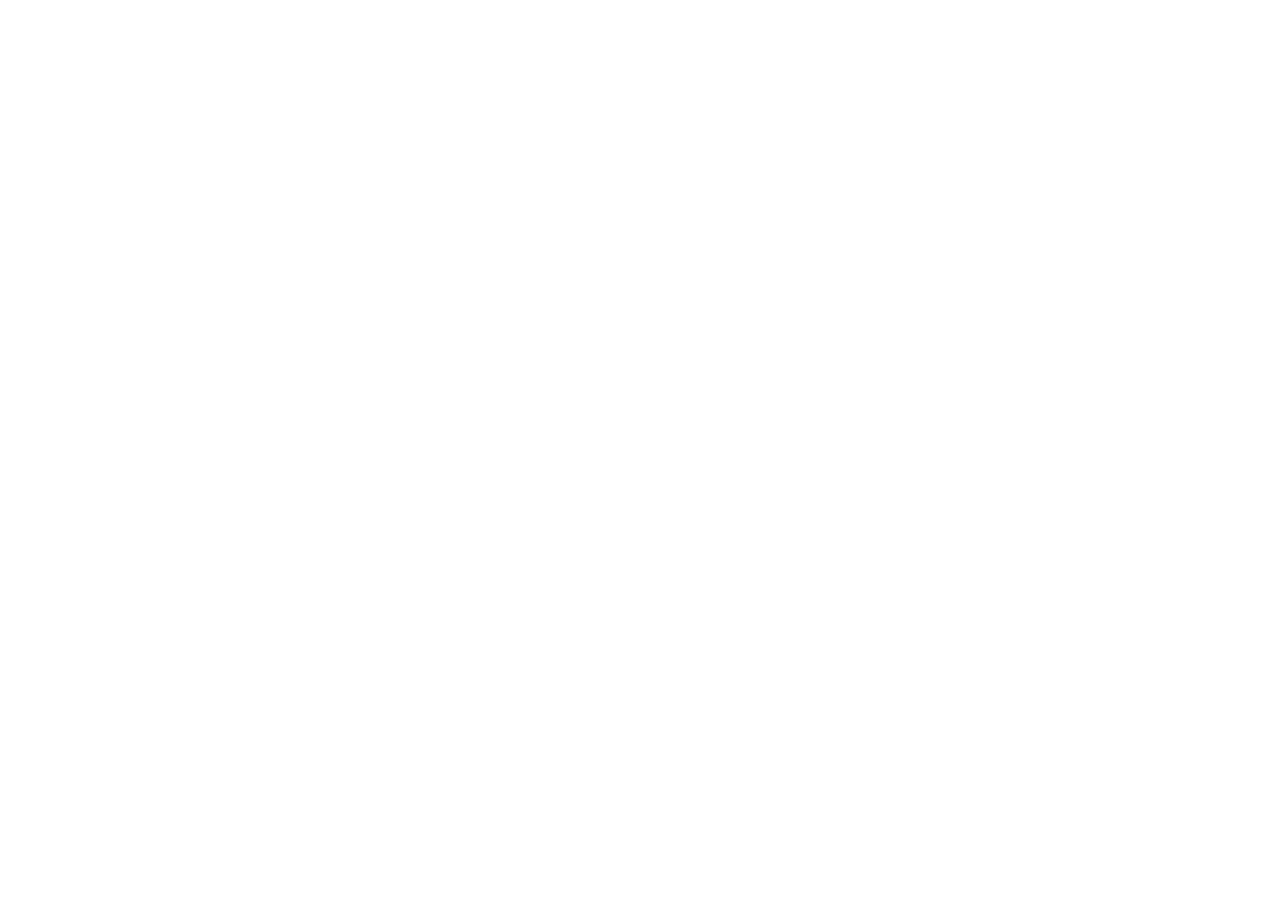
==== auth.html @ e30929ce "first commit" ====
<!DOCTYPE html>
<html lang="ru">

<head>
    <meta charset="UTF-8">
    <meta http-equiv="X-UA-Compatible" content="IE=edge">
    <meta name="viewport" content="width=device-width, initial-scale=1.0, maximum-scale=1">
    <meta name="description" content="Арена Урал" />
    <meta name="keywords" content="" />
    <title>Авторизация</title>
    <!-- Favicons -->
    <link rel="icon" href="favicon.ico" type="image/x-icon">
    <link rel="icon" href="favicon.svg" type="image/svg+xml">
    <link rel="apple-touch-icon-precomposed" sizes="180x180" href="favicons/apple-touch-icon.png">
    <link rel="icon" type="image/png" sizes="32x32" href="favicons/favicon-32x32.png">
    <link rel="icon" type="image/png" sizes="16x16" href="favicons/favicon-16x16.png">
    <link rel="manifest" href="favicons/site.webmanifest">
    <link rel="mask-icon" href="favicons/safari-pinned-tab.svg" color="#000000">
    <meta name="msapplication-TileColor" content="#2d89ef">
    <meta name="msapplication-config" content="favicons/browserconfig.xml">
    <meta name="theme-color" content="#ffffff">

    <!-- шрифты -->
    <link rel="preload" href="fonts/Inter-Regular.woff2" as="font" type="font/woff2" crossorigin="anonymous">
    <link rel="preload" href="fonts/Inter-Medium.woff2" as="font" type="font/woff2" crossorigin="anonymous">
    <link rel="preload" href="fonts/Inter-SemiBold.woff2" as="font" type="font/woff2" crossorigin="anonymous">
    <link rel="preload" href="fonts/Code-Pro-LC.woff2" as="font" type="font/woff2" crossorigin="anonymous">
    <link rel="preload" href="fonts/Code-Pro-Bold.woff2" as="font" type="font/woff2" crossorigin="anonymous">
    <link rel="preload" href="fonts/Code-Pro-Black-LC.woff2" as="font" type="font/woff2" crossorigin="anonymous">
    <link rel="stylesheet" href="vendors/select2/select2.min.css">

    <link rel="stylesheet" href="css/common.css?15">
    <link rel="stylesheet" href="css/auth.min.css">
</head>

<body>
    <main>
        <div class="auth-block" id="auth-block">
            <div class="auth-block__content">
                <a href="/" class="auth-block__head">
                    <img src="imgs/logo.svg" alt="">
                </a>
                <form class="auth-block__forms" @submit.prevent>
                    <div class="auth-form" v-show="showFormType == 'auth'">
                        <h4 class="form-title">Авторизация</h4>
                        <label class="auth-block__label"
                            :class="{'has-error':(authFormData.checkValidate && !isEmailValid(authFormData.email))}">
                            <span class="label__info">Email*</span>
                            <input type="text" name="email" class="form_input" placeholder="you@company.com"
                                v-model.trim="authFormData.email">
                            <span class="error-message">Укажите корректный Email</span>
                        </label>


                        <label class="auth-block__label"
                            :class="{'has-error':authFormData.checkValidate && !authFormData.password}">
                            <span class="label__info">Пароль*</span>
                            <div class="pass-input__wrapper">
                                <input type="password" class="form_input pass-input" placeholder="***********"
                                    v-model.trim="authFormData.password">
                                <span class="error-message"
                                    v-if="authFormData.checkValidate && !authFormData.password">Заполните
                                    поле</span>
                                <span class="error-message" v-if="authFormData.ajaxErrors.length>0"
                                    style="display: block;" v-for="err in authFormData.ajaxErrors">{{err}}</span>
                                <div class="show-pass"></div>
                            </div>
                        </label>
                        <button class="btn auth-form__btn" @click="getAuth">Войти</button>
                        <button class="forgot-password-btn" @click="showFormType = 'forgot'">Забыли пароль?</button>
                        <div class="auth-form__footer">
                            <button class="btn auth-form__btn vk-auth">
                                <span class="ico">
                                    <svg width="27" height="17" viewBox="0 0 27 17" fill="none"
                                        xmlns="http://www.w3.org/2000/svg">
                                        <path
                                            d="M14.5333 16.65C5.41658 16.65 0.216667 10.4 0 0H4.56667C4.71667 7.63333 8.08325 10.8667 10.7499 11.5333V0H15.0501V6.58333C17.6834 6.3 20.4497 3.3 21.3831 0H25.6832C24.9665 4.06667 21.9665 7.06667 19.8332 8.3C21.9665 9.3 25.3833 11.9167 26.6833 16.65H21.9498C20.9332 13.4833 18.4001 11.0333 15.0501 10.7V16.65H14.5333Z"
                                            fill="white" />
                                    </svg>
                                </span>
                                Авторизация
                            </button>
                            <button class="btn auth-form__btn" @click="showFormType = 'register'">Регистрация по
                                E-mail</button>
                        </div>
                    </div>
                    <div class="register-form" v-show="showFormType == 'register'">
                        <h4 class="form-title">Регистрация по E-mail</h4>
                        <div class="form-descr">Заполните данные</div>
                        <label class="auth-block__label"
                            :class="{'has-error':registerData.checkValidate && registerData.errors.includes('invalid-email')}">
                            <span class="label__info">Email*</span>
                            <input type="text" class="form_input" placeholder="you@company.com"
                                v-model.trim="registerData.email" @input="hideRegErr($event)" name="email">
                            <div class="error-message">Укажите корректный Email</div>

                        </label>
                        <label class="auth-block__label"
                            :class="{'has-error':registerData.checkValidate && registerData.errors.includes('invalid-pass')}">
                            <span class="label__info">Пароль*</span>
                            <div class="pass-input__wrapper">
                                <input type="password" class="form_input pass-input" placeholder="******"
                                    autocomplete="new-password" v-model.trim="registerData.password"
                                    @input="hideRegErr($event)" name="pass">
                                <div class="show-pass"></div>
                            </div>
                            <div class="error-message">Минимум 6 символов (латиница и цифры)</div>
                        </label>
                        <label class="auth-block__label"
                            :class="{'has-error':registerData.checkValidate && registerData.errors.includes('not-match')}">
                            <span class="label__info">Повторите пароль*</span>
                            <div class="pass-input__wrapper">
                                <input type="password" class="form_input pass-input" placeholder="******"
                                    autocomplete="new-password" v-model.trim="registerData.passwordRepeat"
                                    @input="hideRegErr($event)" name="pass-repeat">
                                <div class="show-pass"></div>
                            </div>
                            <div class="error-message">Пароли не совпадают</div>
                        </label>
                        <button class="btn auth-form__btn" @click="createCabinetStep">Далее</button>
                        <button class="forgot-password-btn" @click="showFormType = 'auth'">Авторизация</button>
                    </div>
                    <div class="forgot-form register-form" v-show="showFormType == 'forgot'">
                        <h4 class="form-title">Забыли пароль?</h4>
                        <div class="form-descr">Введите E-mail на который отправить пароль</div>
                        <label class="auth-block__label"
                            :class="{'has-error':forgotEmailData.checkValidate && forgotEmailData.errors.includes('invalid-email')}">
                            <span class="label__info">Email*</span>
                            <input type="text" class="form_input" placeholder="you@company.com"
                                v-model.trim="forgotEmailData.email" name="email" @input="hideFogotErr">
                            <div class="error-message">Укажите корректный Email</div>

                        </label>
                        <button class="btn auth-form__btn" @click="setFogotEmail">Отправить</button>
                        <button class="forgot-password-btn" @click="showFormType = 'auth'">Авторизация</button>
                    </div>
                    <div class="create-cabinet-form register-form" v-show="showFormType == 'create-cabinet'">
                        <h4 class="form-title">Создание личного кабинета</h4>
                        <div class="labeles__wrepper three-in-row">
                            <label class="auth-block__label"
                                :class="{'has-error':createCabinetData.checkValidate && createCabinetData.errors.includes('invalid-surname')}">
                                <span class="label__info">Фамилия*</span>
                                <input type="text" class="form_input" placeholder="Иванов"
                                    v-model.trim="createCabinetData.surname" name="surname"
                                    @input="hideCreateErr($event)">
                                <div class="error-message">Заполните поле</div>
                            </label>

                            <label class="auth-block__label"
                                :class="{'has-error':createCabinetData.checkValidate && createCabinetData.errors.includes('invalid-name')}">
                                <span class="label__info">Имя*</span>
                                <input type="text" class="form_input" placeholder="Иван"
                                    v-model.trim="createCabinetData.name" name="name" @input="hideCreateErr($event)">
                                <div class="error-message">Заполните поле</div>
                            </label>

                            <label class="auth-block__label"
                                :class="{'has-error':createCabinetData.checkValidate && createCabinetData.errors.includes('invalid-patronymic')}">
                                <span class="label__info">Отчество*</span>
                                <input type="text" class="form_input" placeholder="Иванович"
                                    v-model.trim="createCabinetData.patronymic" name="patronymic"
                                    @input="hideCreateErr($event)">
                                <div class="error-message">Заполните поле</div>
                            </label>
                        </div>
                        <div class="labeles__wrepper">
                            <label class="auth-block__label"
                                :class="{'has-error':createCabinetData.checkValidate && createCabinetData.errors.includes('invalid-phone')}">
                                <span class="label__info">Телефон*</span>
                                <input type="text" class="form_input phone-input" placeholder="+7(000)000-00-00"
                                    v-model.trim="createCabinetData.phone" maxlength="16" name="phone"
                                    @input="hideCreateErr($event)" autocomplete="off">
                                <div class="error-message">Укажите корректный номер</div>

                            </label>

                            <label class="auth-block__label"
                                :class="{'has-error':createCabinetData.checkValidate && createCabinetData.errors.includes('invalid-email')}">
                                <span class="label__info">Email*</span>
                                <input type="text" class="form_input" placeholder="you@company.com"
                                    v-model.trim="registerData.email" @input="hideCreateErr($event)">
                                <div class="error-message">Укажите корректный Email</div>

                            </label>
                        </div>
                        <div class="labeles__wrepper">
                            <div class="auth-block__label date__input-label"
                                :class="{'has-error':createCabinetData.checkValidate && createCabinetData.errors.includes('invalid-birthday')}">
                                <span class="label__info">Дата рождения*</span>
                                <div class="date__input_wrapper">
                                    <input type="text" class="form_input date__input" placeholder="10.20.2024"
                                        readonly="">
                                    <div class="error-message">Необходимо заполнить поле</div>

                                </div>
                            </div>

                            <label class="auth-block__label">
                                <span class="label__info">Пол*</span>
                                <select class="category_select select" name="gender" v-model="createCabinetData.gender">
                                    <option value="Мужской">Мужской</option>
                                    <option value="Женский">Женский</option>
                                </select>
                            </label>
                        </div>

                        <label class="auth-block__label">
                            <span class="label__info">Паспорт болельщика</span>
                            <input type="text" class="form_input" placeholder="Введите номер паспорта"
                                v-model.trim="createCabinetData.fanID">
                        </label>

                        <label class="checkbox_block"
                            :class="{'has-error':createCabinetData.checkValidate && createCabinetData.errors.includes('invalid-consentPersonalData')}">
                            <input type="checkbox" class="checkbox_block_input"
                                v-model="createCabinetData.consentPersonalData" @change="checkAgree($event)"
                                name="consentPersonalData">
                            <span class="checkbox_block_caption">Я даю свое согласие на обработку моих
                                персональных
                                данных в соответствии с законом
                                №152-ФЗ «О персональных данных» от 27.07.2006 и <a href="#">Политикой
                                    Компании</a> в
                                области защиты персональных данных</span>
                        </label>

                        <label class="checkbox_block"
                            :class="{'has-error':createCabinetData.checkValidate && createCabinetData.errors.includes('invalid-agreementToSiteRules')}">
                            <input type="checkbox" class="checkbox_block_input"
                                v-model="createCabinetData.agreementToSiteRules" @change="checkAgree($event)"
                                name="agreementToSiteRules">
                            <span class="checkbox_block_caption">"С условиями работы на платформе согласен."</span>
                        </label>
                        <button class="btn auth-form__btn" @click="createUser">Создать аккаунт</button>
                    </div>

                </form>
                <div class="auth-block__footer">
                    <span>© 2024 Все права защищены</span>
                    <a href="mailto:help@untitledui.com" class="auth-block__help">
                        <span class="ico">
                            <svg width="16" height="16" viewBox="0 0 16 16" fill="none"
                                xmlns="http://www.w3.org/2000/svg">
                                <path
                                    d="M14.6673 3.99996C14.6673 3.26663 14.0673 2.66663 13.334 2.66663H2.66732C1.93398 2.66663 1.33398 3.26663 1.33398 3.99996M14.6673 3.99996V12C14.6673 12.7333 14.0673 13.3333 13.334 13.3333H2.66732C1.93398 13.3333 1.33398 12.7333 1.33398 12V3.99996M14.6673 3.99996L8.00065 8.66663L1.33398 3.99996"
                                    stroke="#667085" stroke-width="1.33333" stroke-linecap="round"
                                    stroke-linejoin="round" />
                            </svg>

                        </span>
                        <span>help@untitledui.com</span>
                    </a>
                </div>
            </div>
            <div class="auth-block__image" style="background-image: url(./imgs/auth-bg.jpg);"></div>

            <transition name="fade" mode="out-in">
                <div class="auth-block-modal" v-if="showModal" @click="closeModal">
                    <div class="auth-block-modal__content">
                        <div class="auth-block-modal__close"></div>
                        <div class="auth-block-modal__ico"></div>
                        <div class="auth-block-modal__title" v-html="modalText"></div>
                        <button class="btn auth-form__btn" @click="showAuthScreen">Авторизация</button>
                    </div>
                </div>
            </transition>
        </div>

    </main>

    <script src="vendors/jquery/jquery-3.5.1.min.js"></script>
    <script src="vendors/easepick/easepick.umd.min.js"></script>
    <script src="vendors/select2/select2.full.min.js"></script>
    <script src="vendors/imask/imask.js"></script>
    <script src="https://cdnjs.cloudflare.com/ajax/libs/vue/3.4.21/vue.global.min.js"
        integrity="sha512-gEM2INjX66kRUIwrPiTBzAA6d48haC9kqrWZWjzrtnpCtBNxOXqXVFEeRDOeVC13pw4EOBrvlsJnNr2MXiQGvg=="
        crossorigin="anonymous" referrerpolicy="no-referrer"></script>


    <script>
        const EMAIL_REGEXP = /^(([^<>()[\].,;:\s@"]+(\.[^<>()[\].,;:\s@"]+)*)|(".+"))@(([^<>()[\].,;:\s@"]+\.)+[^<>()[\].,;:\s@"]{2,})$/iu;
        const auth = {
            data() {
                return {
                    showModal: false,
                    modalText: '',
                    showFormType: 'auth',
                    authFormData: {
                        email: '',
                        password: '',
                        checkValidate: false,
                        ajaxErrors: [],
                    },
                    registerData: {
                        email: '',
                        password: '',
                        passwordRepeat: '',
                        checkValidate: false,
                        errors: []
                    },
                    createCabinetData: {
                        name: '',
                        surname: '',
                        patronymic: '',
                        phone: '',
                        gender: 'Мужской',
                        birthday: '',
                        fanID: '',
                        checkValidate: false,
                        consentPersonalData: false,
                        agreementToSiteRules: false,
                        errors: []
                    },
                    forgotEmailData: {
                        email: '',
                        checkValidate: false,
                        errors: []
                    }
                }
            },
            methods: {
                isEmailValid(value) { return EMAIL_REGEXP.test(value) },
                setFogotEmail() {
                    const forgotEmailData = this.forgotEmailData;
                    forgotEmailData.checkValidate = true;
                    if (!this.isEmailValid(forgotEmailData.email)) {
                        if (!forgotEmailData.errors.includes('invalid-email')) {
                            forgotEmailData.errors.push('invalid-email')
                        }
                        return
                    }
                    console.log(forgotEmailData.email);
                    this.modalText = `Ссылка для востановление пароля отправлена на <span style="color:#EF723B">${forgotEmailData.email}.</span>`;
                    this.showModal = true;

                },
                showAuthScreen() {
                    this.showFormType = 'auth';
                    const authFormData = this.authFormData;
                    authFormData.checkValidate = false;
                    authFormData.email = '';
                    authFormData.password = '';

                    const registerData = this.registerData;
                    registerData.email = '';
                    registerData.password = '';
                    registerData.passwordRepeat = '';
                    registerData.checkValidate = false;
                    registerData.errors = [];

                    const createCabinetData = this.createCabinetData;
                    createCabinetData.name = '';
                    createCabinetData.surname = '';
                    createCabinetData.patronymic = '';
                    createCabinetData.phone = '';
                    createCabinetData.gender = 'Мужской';
                    createCabinetData.birthday = '';
                    createCabinetData.fanID = '';
                    createCabinetData.checkValidate = false;
                    createCabinetData.consentPersonalData = false;
                    createCabinetData.agreementToSiteRules = false;
                    createCabinetData.errors = [];

                    const forgotEmailData = this.forgotEmailData;
                    forgotEmailData.email = '';
                    forgotEmailData.checkValidate = false;
                    forgotEmailData.errors = [];

                    this.showModal = false;

                },
                closeModal(e) {
                    const target = e.target;
                    if ((target.closest('.auth-block-modal') && !target.closest('.auth-block-modal__content')) || target.closest('.auth-block-modal__close')) {
                        this.showAuthScreen()
                    }
                },
                getAuth() {
                    this.authFormData.checkValidate = true;
                    const authForm = document.querySelector('.auth-form');
                    const authErrors = authForm.querySelector('has-error');
                    if (authErrors) return;
                    console.log(this.authFormData);

                },
                createUser() {
                    const registerData = this.registerData;
                    const createCabinetData = this.createCabinetData;
                    createCabinetData.checkValidate = true;
                    if (!this.isEmailValid(registerData.email)) {
                        if (!createCabinetData.errors.includes('invalid-email')) {
                            createCabinetData.errors.push('invalid-email')
                        }
                    }
                    if (createCabinetData.name.length < 1) {
                        if (!createCabinetData.errors.includes('invalid-name')) {
                            createCabinetData.errors.push('invalid-name')
                        }
                    }
                    if (createCabinetData.surname.length < 1) {
                        if (!createCabinetData.errors.includes('invalid-surname')) {
                            createCabinetData.errors.push('invalid-surname')
                        }
                    }

                    if (createCabinetData.patronymic.length < 1) {
                        if (!createCabinetData.errors.includes('invalid-patronymic')) {
                            createCabinetData.errors.push('invalid-patronymic')
                        }
                    }
                    if (createCabinetData.phone.trim().length < 16) {
                        if (!createCabinetData.errors.includes('invalid-phone')) {
                            createCabinetData.errors.push('invalid-phone')
                        }
                    }

                    if (!createCabinetData.birthday.length) {
                        if (!createCabinetData.errors.includes('invalid-birthday')) {
                            createCabinetData.errors.push('invalid-birthday')
                        }
                    }

                    if (!createCabinetData.consentPersonalData) {
                        if (!createCabinetData.errors.includes('invalid-consentPersonalData')) {
                            createCabinetData.errors.push('invalid-consentPersonalData')
                        }
                    }

                    if (!createCabinetData.agreementToSiteRules) {
                        if (!createCabinetData.errors.includes('invalid-agreementToSiteRules')) {
                            createCabinetData.errors.push('invalid-agreementToSiteRules')
                        }
                    }

                    if (!createCabinetData.errors.length) {
                        console.log(createCabinetData, this.registerData);
                        this.modalText = 'Вы успешно зарегистрированы на сайте!';
                        this.showModal = true;
                    }



                },
                hideRegErr(e) {
                    const filed = e.target.name;
                    const registerData = this.registerData;

                    if (filed === 'email') {
                        registerData.errors = registerData.errors.filter(el => el != "invalid-email");
                    }

                    if (filed === 'pass') {
                        registerData.errors = registerData.errors.filter(el => el != "invalid-pass");
                    }

                    if (filed === 'pass-repeat') {
                        registerData.errors = registerData.errors.filter(el => el != "not-match");
                    }
                },
                hideCreateErr(e) {
                    const filed = e.target.name;
                    const createCabinetData = this.createCabinetData;
                    if (filed === 'name') {
                        createCabinetData.errors = createCabinetData.errors.filter(el => el != "invalid-name");
                    }

                    if (filed === 'surname') {
                        createCabinetData.errors = createCabinetData.errors.filter(el => el != "invalid-surname");
                    }

                    if (filed === 'patronymic') {
                        createCabinetData.errors = createCabinetData.errors.filter(el => el != "invalid-patronymic");
                    }

                    if (filed === 'email') {
                        createCabinetData.errors = createCabinetData.errors.filter(el => el != "invalid-email");
                    }

                    if (filed === 'phone') {
                        createCabinetData.errors = createCabinetData.errors.filter(el => el != "invalid-phone");
                    }
                },

                hideFogotErr(e) {
                    const filed = e.target.name;
                    const forgotEmailData = this.forgotEmailData;
                    if (filed === 'email') {
                        forgotEmailData.errors = forgotEmailData.errors.filter(el => el != "invalid-email");
                    }
                },
                checkAgree(e) {
                    const filed = e.target.name;
                    const isChecked = e.target.checked;
                    const createCabinetData = this.createCabinetData;

                    if (isChecked) {
                        if (filed === 'consentPersonalData') {
                            createCabinetData.errors = createCabinetData.errors.filter(el => el != "invalid-consentPersonalData");
                        }
                        if (filed === 'agreementToSiteRules') {
                            createCabinetData.errors = createCabinetData.errors.filter(el => el != "invalid-agreementToSiteRules");
                        }
                    }
                },

                createCabinetStep() {
                    this.registerData.checkValidate = true;
                    if (!this.isEmailValid(this.registerData.email)) {
                        if (!this.registerData.errors.includes('invalid-email')) {
                            this.registerData.errors.push('invalid-email')
                        }
                    }
                    const passRegex = /^[a-zA-Z0-9]+$/;
                    if (!passRegex.test(this.registerData.password) || this.registerData.password.length < 6) {
                        if (!this.registerData.errors.includes('invalid-pass')) {
                            this.registerData.errors.push('invalid-pass')
                        }
                    }
                    if (this.registerData.password.length < 1 || (this.registerData.password !== this.registerData.passwordRepeat)) {
                        if (!this.registerData.errors.includes('not-match')) {
                            this.registerData.errors.push('not-match');
                        }
                    }

                    if (!this.registerData.errors.length) {
                        this.showFormType = 'create-cabinet'
                    }
                }
            },
            watch: {
                showFormType(newVal) {
                    if (newVal === 'create-cabinet') {
                        const vueInstance = this;
                        vueInstance.$nextTick(() => {
                            $('.select').select2({
                                minimumResultsForSearch: Infinity,
                                width: 'auto',
                            });

                            $('.select').on('select2:select', (e) => {
                                vueInstance.createCabinetData.gender = e.params.data.id;
                            });


                            IMask(document.querySelector('.form_input.phone-input')
                                , {
                                    mask: '+{7}(000)000-00-00'
                                })


                            const picker = new easepick.create({
                                element: document.querySelector('.date__input')
                                ,
                                css: [
                                    "vendors/easepick/easepick.css?v=1",
                                    "vendors/easepick/customize_easepick.css?v=1",
                                ],
                                setup(picker) {
                                    if (vueInstance.createCabinetData.birthday != '') {
                                        picker.setDate(vueInstance.createCabinetData.birthday);
                                    }
                                    picker.on('select', (e) => {
                                        const date = new Date(e.detail.date);
                                        const day = date.getDate();
                                        const month = date.getMonth() + 1;
                                        const year = date.getFullYear();
                                        const formattedDate = (day < 10 ? '0' : '') + day + '.' + (month < 10 ? '0' : '') + month + '.' + year;
                                        vueInstance.createCabinetData.birthday = formattedDate;
                                        vueInstance.createCabinetData.errors = vueInstance.createCabinetData.errors.filter(el => el != "invalid-birthday");
                                    });
                                },
                                lang: 'ru-US',
                                format: "DD.MM.YYYY",
                                zIndex: 100,
                                AmpPlugin: {
                                    locale: {
                                        resetButton: '<svg width="14" height="14" viewBox="0 0 14 14" fill="none" xmlns="http://www.w3.org/2000/svg"><path fill-rule="evenodd" clip-rule="evenodd" d="M8.41425 7.00025L13.7072 1.70725C14.0982 1.31625 14.0982 0.68425 13.7072 0.29325C13.3162 -0.09775 12.6842 -0.09775 12.2933 0.29325L7.00025 5.58625L1.70725 0.29325C1.31625 -0.09775 0.68425 -0.09775 0.29325 0.29325C-0.09775 0.68425 -0.09775 1.31625 0.29325 1.70725L5.58625 7.00025L0.29325 12.2933C-0.09775 12.6842 -0.09775 13.3162 0.29325 13.7072C0.48825 13.9022 0.74425 14.0002 1.00025 14.0002C1.25625 14.0002 1.51225 13.9022 1.70725 13.7072L7.00025 8.41425L12.2933 13.7072C12.4882 13.9022 12.7443 14.0002 13.0002 14.0002C13.2562 14.0002 13.5122 13.9022 13.7072 13.7072C14.0982 13.3162 14.0982 12.6842 13.7072 12.2933L8.41425 7.00025Z"/></svg>'
                                    },
                                    darkMode: false,
                                    dropdown: {
                                        months: true,
                                        years: true,
                                        minYear: 1900
                                    }
                                },
                                locale: {
                                    cancel: "Отмена",
                                    apply: "Применить",
                                    previousMonth: '<svg width="40" height="40" viewBox="0 0 40 40" fill="none" xmlns="http://www.w3.org/2000/svg"><path d="M22.5 25L17.5 20L22.5 15" stroke="#667085" stroke-width="1.67" stroke-linecap="round" stroke-linejoin="round"/></svg>',
                                    nextMonth: '<svg width="40" height="40" viewBox="0 0 40 40" fill="none" xmlns="http://www.w3.org/2000/svg"><path d="M17.5 25L22.5 20L17.5 15" stroke="#667085" stroke-width="1.67" stroke-linecap="round" stroke-linejoin="round"/></svg>',
                                },
                                plugins: [
                                    "AmpPlugin"
                                ]
                            });
                        })
                    }
                }
            },
            mounted() {
                this.$el.parentElement.style.opacity = '1';
            }
        }

        Vue.createApp(auth).mount('#auth-block');


        const passEyes = document.querySelectorAll('.show-pass');
        passEyes.forEach(el => {
            el.addEventListener('pointerdown', (e) => {
                el.classList.add('show');
                const passInput = el.closest('.pass-input__wrapper').querySelector('.pass-input');
                passInput.type = 'text';
            });

            el.addEventListener('pointerup', (e) => {
                el.classList.remove('show');
                const passInput = el.closest('.pass-input__wrapper').querySelector('.pass-input');
                passInput.type = 'password';
            })
        })
    </script>
</body>

</html>
---- css/common.css ----
*,
*:focus,
*:active {
  -webkit-tap-highlight-color: rgba(0, 0, 0, 0);
  box-sizing: border-box;
  outline: none;
}

@font-face {
  font-family: "Inter";
  font-style: normal;
  font-weight: 400;
  font-display: swap;
  src: url(../fonts/Inter-Regular.woff2) format("woff2");
  src: url(../fonts/Inter-Regular.woff) format("woff");
}
@font-face {
  font-family: "Inter";
  font-style: normal;
  font-weight: 500;
  font-display: swap;
  src: url(../fonts/Inter-Medium.woff2) format("woff2");
  src: url(../fonts/Inter-Medium.woff) format("woff");
}
@font-face {
  font-family: "Inter";
  font-style: normal;
  font-weight: 600;
  font-display: swap;
  src: url(../fonts/Inter-SemiBold.woff2) format("woff2");
  src: url(../fonts/Inter-SemiBold.woff) format("woff");
}
@font-face {
  font-family: "Code";
  font-style: normal;
  font-weight: 400;
  font-display: swap;
  src: url(../fonts/Code-Pro-LC.woff2) format("woff2");
  src: url(../fonts/Code-Pro-LC.woff) format("woff");
}
@font-face {
  font-family: "Code";
  font-style: normal;
  font-weight: 700;
  font-display: swap;
  src: url(../fonts/Code-Pro-Bold.woff2) format("woff2");
  src: url(../fonts/Code-Pro-Bold.woff) format("woff");
}
@font-face {
  font-family: "Code";
  font-style: normal;
  font-weight: 900;
  font-display: swap;
  src: url(../fonts/Code-Pro-Black-LC.woff2) format("woff2");
  src: url(../fonts/Code-Pro-Black-LC.woff) format("woff");
}
html,
body {
  min-height: 100dvh;
}

body {
  background: #fff;
  overflow-x: hidden;
  display: flex;
  flex-direction: column;
}
body.page_home h2 {
  font-family: "Code", sans-serif;
  font-weight: 700;
  font-size: 36px;
  line-height: 122.222%;
}
body.locked {
  overflow: hidden;
}
body.white_header .breadcrumb {
  padding: 0;
  padding-top: 10px;
}
body:not(.white_header) .mobile_menu_btn span {
  background: #fff;
}
body:not(.white_header) .mobile_menu_btn span:after, body:not(.white_header) .mobile_menu_btn span:before {
  background: #fff;
}

.body_content {
  max-width: 100vw;
  overflow: hidden;
}

@media screen and (max-width: 992px) {
  body {
    padding-right: 0 !important;
  }
}
body,
form,
table {
  font: normal normal 16px/18px "Inter", Arial, Helvetica, sans-serif;
  font-size: 16px;
  line-height: 150%;
  color: #000000;
  margin: 0;
  padding: 0;
}

.font_code {
  font-family: "Code", sans-serif;
  font-weight: 700;
}

.text_grey {
  color: #475467;
}

h1,
h2,
h3,
h4,
h5,
h6 {
  color: #000000;
  margin: 0;
}

h1 {
  font-size: 48px;
  line-height: 115%;
  margin-bottom: 24px;
  font-family: "Code", sans-serif;
  font-weight: 700;
}

.h1 {
  font-size: 60px;
  font-style: normal;
  font-weight: 600;
  line-height: 120%;
  letter-spacing: -1.2px;
  margin-bottom: 24px;
}

h2 {
  margin-bottom: 24px;
  font-size: 30px;
  font-weight: 600;
  line-height: 106.667%;
}

h3 {
  font-size: 24px;
  font-weight: 600;
  line-height: 133.333%;
  margin-bottom: 16px;
}

p {
  margin-top: 0;
}

a {
  cursor: pointer;
  text-decoration: none;
  color: #000000;
  outline: none;
  display: inline-block;
  transition: all 0.2s ease;
}
a:hover {
  text-decoration: none;
  color: #EF723B;
}

button,
iframe {
  border: none;
}

img {
  max-width: 100%;
}

ul {
  list-style: none;
  margin: 0;
  padding: 0;
}

input,
textarea,
select,
button {
  font-family: "Inter", sans-serif;
}

.w-100 {
  width: 100%;
}

.d-flex {
  display: flex;
}

.justify-content-center {
  justify-content: center !important;
}

.text_center {
  text-align: center !important;
}

.text_left {
  text-align: left !important;
}

.text_right {
  text-align: right !important;
}

.title_wrapper {
  display: flex;
  justify-content: space-between;
  align-items: center;
  margin-bottom: 30px;
}
.title_wrapper h2 {
  margin-bottom: 0;
}

.hide {
  display: none !important;
}

.orange {
  color: #EF723B;
}
.orange svg {
  stroke: #EF723B;
}
.orange svg.stroke_black {
  stroke: #EF723B;
}

.container {
  width: 100%;
  margin-left: auto;
  margin-right: auto;
  padding: 0 10px;
}

@media screen and (min-width: 576px) {
  .container {
    padding: 0 20px;
  }
}
@media screen and (min-width: 993px) {
  .container {
    padding: 0 32px;
  }
}
@media screen and (min-width: 1200px) {
  .container {
    max-width: 1280px;
  }
}
.content {
  max-width: 720px;
  margin-bottom: 90px;
}
.content .share_block {
  margin-top: 48px;
}
.content h2,
.content h3 {
  margin-top: 48px;
}
.content p {
  color: #344054;
  font-size: 18px;
  line-height: 157.556%;
}
.content p:last-child {
  margin-bottom: 0;
}
.content hr {
  border-top: 1px solid #EAECF0;
  margin: 48px 0 64px;
}
.content a {
  font-weight: 600;
  color: #EF723B;
}
.content ul {
  list-style: disc;
}
.content ol,
.content ul {
  color: #344054;
  font-size: 18px;
  line-height: 157.556%;
  padding-left: 27px;
}
.content .content_block {
  margin-top: 48px;
  margin-bottom: 48px;
}
.content .content_block img {
  width: 100%;
  -o-object-fit: contain;
     object-fit: contain;
}
.content .events_data {
  margin-top: 48px;
  margin-bottom: 48px;
}
.content .events_data_col {
  width: 50%;
  min-height: 220px;
}

.content_block_img {
  display: flex;
}

.content_block_text {
  color: #475467;
  font-size: 14px;
  line-height: 142.857%;
  margin-top: 16px;
}

.plyr__control--overlaid {
  border-radius: 16px;
  background: rgba(0, 0, 0, 0.6);
  width: 111px !important;
  height: 77px;
  display: flex !important;
  align-items: center;
  justify-content: center;
}
.plyr__control--overlaid svg {
  width: 35px !important;
  height: 34px !important;
  fill: #EF723B;
}

.plyr__poster {
  background-size: cover;
}

.plyr--video {
  width: 100%;
}

.news_page_slider {
  overflow: hidden;
}
.news_page_slider .swiper_settings {
  margin-top: 16px;
}

.news_page_slider_item {
  position: relative;
  width: 100%;
  display: flex;
}
.news_page_slider_item img {
  width: 100%;
  height: auto;
  -o-object-fit: contain;
     object-fit: contain;
}

svg {
  transition: all 0.2s ease;
  flex: 0 0 auto;
}
svg.fill_none {
  fill: none;
}
svg.stroke_orange {
  stroke: #EF723B;
}
svg.stroke_black {
  stroke: #000000;
}
svg.stroke_black_two {
  stroke: #344054;
}
svg.w24 {
  width: 24px;
  height: 24px;
}
svg.w20 {
  width: 20px;
  height: 20px;
}
svg.w16 {
  width: 16px;
  height: 16px;
}
svg.stroke_none {
  stroke: none;
}

.link {
  color: #EF723B;
  text-decoration-line: underline;
  transition: all 0.2s ease;
}
.link:hover {
  text-decoration: none;
}

.labels {
  display: flex;
  flex-wrap: wrap;
  gap: 20px;
}

.label {
  display: flex;
  align-items: center;
  justify-content: center;
  text-align: center;
  background: #fff;
  border-radius: 9px;
  width: -moz-fit-content;
  width: fit-content;
  min-width: 40px;
  min-height: 40px;
  box-shadow: 0 4px 24px 0 rgba(0, 0, 0, 0.15);
  font-weight: 600;
  font-size: 16px;
  color: #EF723B;
  gap: 10px;
  padding: 10px;
  flex: 0 0 auto;
}

.item_title {
  font-weight: 600;
  display: flex;
  gap: 16px;
  align-items: flex-start;
  justify-content: space-between;
}
.item_title svg {
  margin-top: 4px;
}
.item_title span {
  overflow: hidden;
  display: -webkit-box;
  -webkit-line-clamp: 3;
  -webkit-box-orient: vertical;
  max-height: 96px;
}

.item_img {
  position: relative;
  overflow: hidden;
  height: 0;
  margin-bottom: 20px;
}
.item_img img {
  display: block;
  position: absolute;
  top: 0;
  left: 0;
  bottom: 0;
  right: 0;
  width: 100%;
  height: 100%;
  -o-object-fit: cover;
     object-fit: cover;
}

.swiper {
  position: relative;
}
.swiper .swiper-slide {
  height: auto;
}

.swiper-pagination {
  flex: 0 0 auto;
}

.swiper_settings {
  display: flex;
  align-items: center;
  justify-content: space-between;
  height: 50px;
}
.swiper_settings .swiper-pagination {
  position: relative;
  width: calc(100% - 100px);
}

.swiper-container-horizontal > .swiper-pagination-bullets .swiper-pagination-bullet,
.swiper-pagination-bullet {
  margin: 0 20px;
}

.swiper-container-horizontal > .swiper-pagination-bullets,
.swiper-pagination-custom,
.swiper-pagination-fraction {
  bottom: -40px;
}

.swiper-pagination-bullet {
  width: 6px;
  height: 6px;
  background: #EF723B;
  opacity: 1;
}
.swiper-pagination-bullet.swiper-pagination-bullet-active {
  background: rgba(0, 0, 0, 0.4);
}

.swiper-button-next,
.swiper-button-prev {
  width: 50px;
  height: 50px;
  margin-top: 0;
  position: relative;
  top: initial;
  background: rgb(208, 213, 221);
  border-radius: 10px;
}
.swiper-button-next:after,
.swiper-button-prev:after {
  content: "";
  width: 28px;
  height: 18px;
  background-position: center;
  background-repeat: no-repeat;
}

.swiper-button-next:after {
  background-image: url("data:image/svg+xml;charset=UTF-8,%3csvg width='18' height='18' viewBox='0 0 18 18' fill='none' xmlns='http://www.w3.org/2000/svg'%3e%3cpath d='M1.92893 9.00001H16.0711M16.0711 9.00001L9 1.92894M16.0711 9.00001L9 16.0711' stroke='black' stroke-width='2' stroke-linecap='round' stroke-linejoin='round'/%3e%3c/svg%3e ");
}

.swiper-button-prev:after {
  background-image: url("data:image/svg+xml;charset=UTF-8,%3csvg width='18' height='18' viewBox='0 0 18 18' fill='none' xmlns='http://www.w3.org/2000/svg'%3e%3cpath d='M16.0711 9.00001H1.92893M1.92893 9.00001L9 1.92894M1.92893 9.00001L9 16.0711' stroke='black' stroke-width='2' stroke-linecap='round' stroke-linejoin='round'/%3e%3c/svg%3e ");
}

.swiper-button-next,
.swiper-container-rtl .swiper-button-prev {
  right: initial;
}

.swiper-button-next,
.swiper-button-prev {
  left: initial;
}

@keyframes modalAnimateTop {
  from {
    top: -300px;
    opacity: 0;
  }
  to {
    top: 0;
    opacity: 1;
  }
}
.modal {
  position: fixed;
  top: 0;
  left: 0;
  bottom: 0;
  right: 0;
  width: 100%;
  height: 100%;
  z-index: 1000;
  overflow-x: hidden;
  display: none;
  overflow-y: auto;
}
.modal.show {
  display: block;
}
.modal .close {
  width: 44px;
  height: 44px;
  display: flex;
  align-items: center;
  justify-content: center;
  background: 0 0;
  border: none;
  position: absolute;
  top: 0;
  right: 0;
  cursor: pointer;
  z-index: 5;
}
.modal .close svg {
  flex: 0 0 auto;
}

.modal-dialog {
  width: 100%;
  min-height: 100%;
  height: auto;
  padding: 30px 16px;
  position: relative;
  z-index: 2;
  display: flex;
}

@media screen and (min-width: 768px) {
  .modal-dialog {
    padding: 30px 32px;
  }
}
.modal_bg {
  background: rgba(34, 34, 34, 0.3);
  width: 100%;
  min-height: 100%;
  height: auto;
  position: fixed;
  top: 0;
  left: 0;
  bottom: 0;
  right: 0;
  z-index: 1;
}

.modal-content {
  max-width: 400px;
  width: 100%;
  position: relative;
  padding: 24px;
  margin: auto;
  border-radius: 12px;
  background: #FFF;
  box-shadow: 0px 8px 8px -4px rgba(16, 24, 40, 0.03), 0px 20px 24px -4px rgba(16, 24, 40, 0.08);
  animation: modalAnimateTop 0.4s;
}

.modal_icon {
  width: 48px;
  height: 48px;
  border: 8px solid #ECFDF3;
  border-radius: 100%;
  background: #D1FADF;
  display: flex;
  align-items: center;
  justify-content: center;
  margin-bottom: 20px;
}
.modal_icon svg {
  stroke: #148D4E;
}

.modal_title {
  color: #101828;
  font-size: 18px;
  font-weight: 600;
  line-height: 155.556%;
  margin-bottom: 32px;
}

.modal_text {
  font-weight: 400;
  font-size: 13px;
  line-height: 160%;
  margin-bottom: 20px;
  word-break: break-word;
}

.select2-container {
  min-width: 176px;
  max-width: 176px;
}

.select2-container--default .select2-selection--single {
  background: #fff;
  border-radius: 8px !important;
  height: 44px;
  border: none;
  border: 1px solid #D0D5DD;
}
.select2-container--default .select2-selection--single .select2-selection__rendered {
  font-size: 16px;
  line-height: 150%;
  font-style: normal;
  font-weight: 500;
  color: #000;
  padding: 10px 40px 10px 16px;
  height: 100%;
}
.select2-container--default .select2-selection--single .select2-selection__arrow {
  transition: all 0.2s ease;
  width: 20px;
  height: 100%;
  background-position: center;
  background-repeat: no-repeat;
  right: 16px;
  background-image: url("data:image/svg+xml;charset=UTF-8,%3csvg width='20' height='20' viewBox='0 0 20 20' fill='none' xmlns='http://www.w3.org/2000/svg'%3e%3cpath d='M5 7.5L10 12.5L15 7.5' stroke='%23667085' stroke-width='1.66667' stroke-linecap='round' stroke-linejoin='round'/%3e%3c/svg%3e ");
}
.select2-container--default .select2-selection--single .select2-selection__arrow b {
  display: none;
}
.select2-container--default.select2-container--open .select2-selection--single {
  box-shadow: 0 0 0 4px rgb(242, 244, 247), 0 1px 2px 0 rgba(16, 24, 40, 0.05);
}
.select2-container--default.select2-container--open .select2-selection--single .select2-selection__arrow {
  transform: rotate(180deg);
}
.select2-container--default .select2-dropdown {
  border: 1px solid #F2F4F7;
  border-radius: 8px;
  background: #fff;
  box-shadow: 0 4px 6px -2px rgba(16, 24, 40, 0.03), 0 12px 16px -4px rgba(16, 24, 40, 0.08);
}
.select2-container--default .select2-dropdown.select2-dropdown--below {
  margin-top: 8px;
}
.select2-container--default .select2-results {
  overflow: hidden;
  border-radius: 8px;
}
.select2-container--default .select2-results > .select2-results__options {
  max-height: 280px;
  scrollbar-color: #EF723B transparent;
  scrollbar-width: thin;
}
.select2-container--default .select2-results > .select2-results__options::-webkit-scrollbar {
  width: 5px;
  height: 5px;
  background-color: transparent;
}
.select2-container--default .select2-results > .select2-results__options::-webkit-scrollbar-thumb {
  background-color: #EF723B;
  border-radius: 20px;
}
.select2-container--default .select2-results__option {
  padding: 10px 39px 10px 14px;
  font-size: 16px;
  line-height: 150%;
  font-style: normal;
  font-weight: 500;
  word-wrap: break-word;
}
.select2-container--default .select2-results__option--selected {
  background: #F9FAFB;
  opacity: 1;
  color: #000000;
  position: relative;
}
.select2-container--default .select2-results__option--selected:after {
  content: "";
  display: block;
  position: absolute;
  top: 12px;
  right: 14px;
  width: 20px;
  height: 20px;
  background-repeat: no-repeat;
  background-position: center;
  background-image: url("data:image/svg+xml;charset=UTF-8,%3csvg width='20' height='20' viewBox='0 0 20 20' fill='none' xmlns='http://www.w3.org/2000/svg'%3e%3cpath d='M16.6663 5L7.49967 14.1667L3.33301 10' stroke='%23EF723B' stroke-width='1.66667' stroke-linecap='round' stroke-linejoin='round'/%3e%3c/svg%3e ");
}
.select2-container--default .select2-results__option--highlighted.select2-results__option--selectable:not(.select2-results__option--selected) {
  background: #F9FAFB;
  opacity: 1;
  color: #EF723B;
}
.select2-container--default .select2-results__option--highlighted.select2-results__option--selectable {
  background: #F9FAFB;
  opacity: 1;
  color: #000000;
}

.btn {
  display: inline-flex;
  align-items: center;
  justify-content: center;
  text-align: center;
  padding: 10px 16px;
  font-size: 16px;
  line-height: 150%;
  color: #fff;
  margin: 0;
  cursor: pointer;
  transition: all 0.2s ease;
  background: #EF723B;
  border-radius: 8px;
  text-transform: inherit;
  position: relative;
  font-weight: 600;
}
.btn.disabled, .btn:disabled {
  opacity: 0.5;
  pointer-events: none;
}
.btn:hover {
  background: #000000;
  color: #fff;
}

.btn_opacity {
  background: transparent;
  color: #475467;
}

.btn_big {
  padding: 15px 36px;
  color: #EF723B;
  font-size: 26px;
  font-style: normal;
  font-weight: 600;
  line-height: normal;
  border-radius: 10.377px;
  background: #FFF;
  border: 1.297px solid #D0D5DD;
  box-shadow: 0px 1.297px 2.594px 0px rgba(16, 24, 40, 0.05);
  flex: 0 0 auto;
}
.btn_big:hover {
  border-color: #000000;
}

.btn_small {
  font-size: 14px;
  line-height: 142.857%;
}

.btn_white {
  border: 1px solid #D0D5DD;
  background: #FFF;
  box-shadow: 0px 1px 2px 0px rgba(16, 24, 40, 0.05);
  color: #344054;
  flex: 0 0 auto;
  width: -moz-fit-content;
  width: fit-content;
}
.btn_white:hover {
  background: #EF723B;
  border-color: #EF723B;
}
.btn_white:hover svg {
  stroke: #fff;
}

.btn_icon {
  gap: 8px;
}

.breadcrumb {
  display: flex;
  flex-wrap: wrap;
  padding: 0;
  margin-bottom: 35px;
  border-radius: 0px 0px 6px 6px;
  background: rgba(255, 255, 255, 0.8);
  width: -moz-fit-content;
  width: fit-content;
  padding: 0 9px;
}

.breadcrumb_item {
  display: flex;
  align-items: center;
}

.breadcrumb_link {
  color: #000;
  font-family: Inter;
  font-size: 12px;
  font-style: normal;
  font-weight: 400;
  line-height: 120%;
  padding: 5px 0;
  display: block;
}

.breadcrumb_pipe {
  padding: 0 5px;
  font-size: 16px;
  font-weight: 400;
  line-height: 115%;
  background-position: center;
  background-repeat: no-repeat;
  width: 4px;
  height: 6px;
  margin: 0 16px;
  background-image: url("data:image/svg+xml;charset=UTF-8,%3csvg width='4' height='6' viewBox='0 0 4 6' fill='none' xmlns='http://www.w3.org/2000/svg'%3e%3cpath opacity='0.5' d='M1 5L3 3L1 1' stroke='black' stroke-width='1.66667' stroke-linecap='round' stroke-linejoin='round'/%3e%3c/svg%3e ");
}

span.breadcrumb_link {
  color: #EF723B;
}

form .btn {
  margin-top: 32px;
  width: 100%;
}

.form_input_row {
  display: flex;
  flex-wrap: wrap;
  gap: 24px;
}
.form_input_row .form_input_group {
  width: calc(50% - 12px);
}

.form_input_group {
  margin-bottom: 24px;
  display: block;
}

.form_input_wrapper .text_label {
  color: #344054;
  font-size: 14px;
  font-style: normal;
  font-weight: 500;
  line-height: 20px;
  display: block;
  margin-bottom: 6px;
}
.form_input_wrapper.error .text_error {
  display: block;
}
.form_input_wrapper.error .form_input {
  border-color: red;
}
.form_input_wrapper.error .form_input::-moz-placeholder {
  color: red;
}
.form_input_wrapper.error .form_input::placeholder {
  color: red;
}

.text_error {
  font-size: 13px;
  color: red;
  margin-top: 2px;
  display: none;
}

.form_input {
  padding: 12px 16px;
  font-size: 16px;
  font-style: normal;
  font-weight: 400;
  line-height: 150%;
  height: 48px;
  width: 100%;
  border: 1px solid rgb(102, 112, 133);
  border-radius: 8px;
  border: 1px solid #D0D5DD;
  background: #FFF;
}
.form_input:focus {
  box-shadow: 0 0 0 4px rgb(242, 244, 247), 0 1px 2px 0 rgba(16, 24, 40, 0.05);
}
.form_input::-moz-placeholder {
  color: #667085;
}
.form_input::placeholder {
  color: #667085;
}
.form_input:disabled {
  color: rgba(68, 68, 68, 0.5);
}

.form_textarea {
  resize: none;
  height: 154px;
}

.checkbox_block {
  display: flex;
  align-items: flex-start;
  cursor: pointer;
  gap: 12px;
  color: #475467;
}
.checkbox_block a {
  text-decoration-line: underline;
  color: #EF723B;
}

.checkbox_block_input {
  width: 20px;
  height: 20px;
  flex-shrink: 0;
  border: 1px solid rgb(208, 213, 221);
  margin: 0;
  background-position: center;
  background-repeat: no-repeat;
  border-radius: 6px;
  cursor: pointer;
  vertical-align: middle;
  background-position: center center;
  background-repeat: no-repeat;
  -webkit-appearance: none;
     -moz-appearance: none;
          appearance: none;
}
.checkbox_block_input:checked {
  background-color: #EF723B;
  border-color: #EF723B;
  background-image: url("data:image/svg+xml;charset=UTF-8,%3csvg width='16' height='16' viewBox='0 0 10 10' fill='none' xmlns='http://www.w3.org/2000/svg'%3e%3cpath d='M8.33317 2.5L3.74984 7.08333L1.6665 5' stroke='white' stroke-width='1.66667' stroke-linecap='round' stroke-linejoin='round'/%3e%3c/svg%3e ");
}

.label_wrapper {
  display: flex;
  align-items: center;
  gap: 16px;
}

.bg_svg {
  position: absolute;
  height: auto;
}
.bg_svg .svg-elem-1 {
  stroke-dashoffset: 3979.2562994447px;
  stroke-dasharray: 3979.2562994447px;
  transition: stroke-dashoffset 1s cubic-bezier(0.47, 0, 0.745, 0.715) 0s;
}
.bg_svg .svg-elem-2 {
  stroke-dashoffset: 1359.1680263508px;
  stroke-dasharray: 1359.1680263508px;
  transition: stroke-dashoffset 1s cubic-bezier(0.47, 0, 0.745, 0.715) 0.12s;
}
.bg_svg .svg-elem-3 {
  stroke-dashoffset: 2131.9998191339px;
  stroke-dasharray: 2131.9998191339px;
  transition: stroke-dashoffset 1s cubic-bezier(0.47, 0, 0.745, 0.715) 0.24s;
}
.bg_svg .svg-elem-4 {
  stroke-dashoffset: 1359.1680263508px;
  stroke-dasharray: 1359.1680263508px;
  transition: stroke-dashoffset 1s cubic-bezier(0.47, 0, 0.745, 0.715) 0.36s;
}
.bg_svg .svg-elem-5 {
  stroke-dashoffset: 540px;
  stroke-dasharray: 540px;
  transition: stroke-dashoffset 1s cubic-bezier(0.47, 0, 0.745, 0.715) 0.48s;
}

.bg_svg_two {
  top: calc(50% - 30px);
  transform: translate(-50%, -50%);
  left: 50%;
  width: 529.07px;
  display: none;
  position: absolute;
  height: auto;
}
.bg_svg_two .svg-elem-1 {
  stroke-dashoffset: 1664.1349916054px;
  stroke-dasharray: 1664.1349916054px;
  transition: stroke-dashoffset 1s cubic-bezier(0.47, 0, 0.745, 0.715) 0s;
}
.bg_svg_two .svg-elem-2 {
  stroke-dashoffset: 569.1749695382px;
  stroke-dasharray: 569.1749695382px;
  transition: stroke-dashoffset 1s cubic-bezier(0.47, 0, 0.745, 0.715) 0.12s;
}
.bg_svg_two .svg-elem-3 {
  stroke-dashoffset: 652.3096792931px;
  stroke-dasharray: 652.3096792931px;
  transition: stroke-dashoffset 1s cubic-bezier(0.47, 0, 0.745, 0.715) 0.24s;
}
.bg_svg_two .svg-elem-4 {
  stroke-dashoffset: 331.8672286269px;
  stroke-dasharray: 331.8672286269px;
  transition: stroke-dashoffset 1s cubic-bezier(0.47, 0, 0.745, 0.715) 0.36s;
}
.bg_svg_two .svg-elem-5 {
  stroke-dashoffset: 226.8360290527px;
  stroke-dasharray: 226.8360290527px;
  transition: stroke-dashoffset 1s cubic-bezier(0.47, 0, 0.745, 0.715) 0.48s;
}

.bg_svg_orange .bg_svg,
.bg_svg_orange .bg_svg_two {
  stroke: #EF723B;
}

.bg_svg,
.bg_svg_two {
  stroke: #fff;
}

.bg_svg_block {
  overflow: hidden;
  position: relative;
}
.bg_svg_block.aos-animate .bg_svg .svg-elem-1,
.bg_svg_block.aos-animate .bg_svg .svg-elem-2,
.bg_svg_block.aos-animate .bg_svg .svg-elem-3,
.bg_svg_block.aos-animate .bg_svg .svg-elem-4,
.bg_svg_block.aos-animate .bg_svg .svg-elem-5,
.bg_svg_block.aos-animate .bg_svg_two .svg-elem-1,
.bg_svg_block.aos-animate .bg_svg_two .svg-elem-2,
.bg_svg_block.aos-animate .bg_svg_two .svg-elem-3,
.bg_svg_block.aos-animate .bg_svg_two .svg-elem-4,
.bg_svg_block.aos-animate .bg_svg_two .svg-elem-5 {
  stroke-dashoffset: 0;
}
.bg_svg_block .container {
  position: relative;
  z-index: 5;
}

.lines_bottom {
  display: flex;
  flex-direction: column;
  gap: 7.7px;
}
.lines_bottom span {
  display: block;
  width: 100%;
  background: #EF723B;
  animation: animLine1 1s ease-in-out forwards;
  transform: translateY(-100px);
}
.lines_bottom span:nth-child(1) {
  height: 18px;
  animation-delay: 0.6s;
}
.lines_bottom span:nth-child(2) {
  height: 5px;
  animation-delay: 0.4s;
}
.lines_bottom span:nth-child(3) {
  height: 2.8px;
  animation-delay: 0.2s;
}
.lines_bottom span:nth-child(4) {
  height: 1.4px;
}

@keyframes animLine1 {
  0% {
    transform: translateY(-100px);
  }
  100% {
    transform: none;
  }
}
.lines_top {
  display: flex;
  flex-direction: column;
  gap: 7.7px;
}
.lines_top.aos-animate span {
  animation: animLine2 1s ease-in-out forwards;
}
.lines_top span {
  display: block;
  width: 100%;
  background: #EF723B;
  transform: translateY(100px);
}
.lines_top span:nth-child(1) {
  height: 1.4px;
}
.lines_top span:nth-child(2) {
  height: 2.8px;
  animation-delay: 0.2s;
}
.lines_top span:nth-child(3) {
  height: 5px;
  animation-delay: 0.4s;
}
.lines_top span:nth-child(4) {
  height: 19px;
  animation-delay: 0.6s;
}

@keyframes animLine2 {
  0% {
    transform: translateY(100px);
  }
  100% {
    transform: none;
  }
}
.arena_bottom {
  width: 463px;
  height: 252px;
  position: absolute;
  bottom: -1px;
  right: 0;
  transform: translateY(100%);
}
.arena_bottom.aos-animate {
  animation: animArena 1s ease-in-out forwards;
}

@keyframes animArena {
  0% {
    transform: translateY(100%);
  }
  100% {
    transform: none;
  }
}
.head {
  background: #EF723B;
  position: relative;
  min-height: 232px;
  margin-bottom: 47px;
  padding-bottom: 44px;
}
.head .bg_svg,
.head .bg_svg_two {
  opacity: 0.5;
}
.head .bg_svg {
  top: 50%;
  right: -11%;
  width: 83%;
  max-width: 1195px;
  transform: translateY(-50%);
}

.h1_subtitle {
  font-size: 20px;
  font-style: normal;
  font-weight: 400;
  line-height: 150%;
  max-width: 520px;
}

.head_block {
  display: flex;
  justify-content: space-between;
  align-items: center;
  -moz-column-gap: 20px;
       column-gap: 20px;
  row-gap: 30px;
  width: 100%;
}

.head_block_right .btn {
  max-width: 285px;
}

.additional_page_wrapper {
  background: #fff;
  overflow: hidden;
  position: relative;
  z-index: 1;
  padding-bottom: 64px;
}

.additional_page {
  margin-bottom: 64px;
}
.additional_page .bg_svg {
  top: 33%;
  right: -22%;
  width: 97.2%;
  max-width: 1414px;
  transform: translateY(-50%);
}
.additional_page h1 {
  font-size: 36px;
  line-height: 122.222%;
  margin-bottom: 14px;
}
.additional_page .labels {
  margin-bottom: 38px;
}

.info_list {
  display: flex;
  flex-direction: column;
  gap: 10px;
  margin-bottom: 40px;
  color: #475467;
}
.info_list li {
  display: flex;
  align-items: center;
  gap: 8px;
}

.header {
  background: #FFFFFF;
  padding: 20px 0;
}
.header .logo img:last-child {
  display: none;
}

.logo {
  display: flex;
}
.logo picture {
  display: flex;
}

.header_row {
  display: flex;
  justify-content: space-between;
  align-items: center;
}

.menu ul {
  display: flex;
  align-items: center;
}
.menu li:not(:last-child) {
  margin-right: 12px;
}
.menu a {
  font-size: 23px;
  line-height: 104.348%;
  color: #475467;
  font-weight: 600;
  padding: 8px 10px;
}
.menu a:hover {
  color: #EF723B;
}
.menu a.active {
  color: #EF723B;
}

.home_wrapper {
  background: #EF723B;
  height: 100%;
  position: relative;
}

.home .lines_bottom span:nth-child(1) {
  height: 11px;
}
.home .bg_svg {
  top: calc(50% + 61px);
  transform: translate(-50%, -50%);
  left: calc(50% + 151px);
  width: 1943px;
}
.home h1 {
  text-align: center;
  font-size: 124.36px;
  font-weight: 900;
  line-height: 106%;
  letter-spacing: -0.011em;
  margin-bottom: 0;
}
.home h1 span {
  font-size: 45.6px;
  font-weight: 400;
  display: block;
  line-height: 141.453%;
  letter-spacing: normal;
}
.home .container {
  position: relative;
  z-index: 2;
}

.home_row {
  display: flex;
  align-items: flex-end;
  position: relative;
  justify-content: center;
}

.home_btn {
  transform: scale();
  display: flex;
  align-items: center;
  justify-content: center;
  flex-direction: column;
  flex-wrap: wrap;
  background: #fff;
  border-radius: 63.43px;
  position: relative;
  padding: 26px 90px 20px;
  transform: rotate(-4deg);
  cursor: pointer;
  z-index: 1;
  animation: animBtn 7s ease-in-out infinite;
  text-align: center;
  animation-delay: 4s;
  transition: all 0.2s ease;
}
.home_btn:hover {
  background: #148D4E;
  color: #000000;
}
.home_btn span {
  display: block;
}
.home_btn span:first-child {
  font-size: 51.6px;
  line-height: 107%;
}
.home_btn span:last-child {
  margin-top: -5px;
  font-size: 17px;
}
.home_btn:after, .home_btn:before {
  content: "";
  display: block;
  position: absolute;
  width: 34px;
  height: 40px;
  top: 50%;
  transform: translateY(-50%);
  background-repeat: no-repeat;
  background-position: center;
}
.home_btn:after {
  right: 45px;
  background-image: url("data:image/svg+xml;charset=UTF-8,%3csvg width='35' height='41' viewBox='0 0 35 41' fill='none' xmlns='http://www.w3.org/2000/svg'%3e%3cpath d='M0.456736 20.4387L34.4567 0.438721L19.9567 20.4387L34.4567 40.4387L0.456736 20.4387Z' fill='black'/%3e%3c/svg%3e ");
}
.home_btn:before {
  left: 45px;
  background-image: url("data:image/svg+xml;charset=UTF-8,%3csvg width='35' height='41' viewBox='0 0 35 41' fill='none' xmlns='http://www.w3.org/2000/svg'%3e%3cpath d='M34.4567 20.4387L0.456726 40.4387L14.9567 20.4387L0.456726 0.438733L34.4567 20.4387Z' fill='black'/%3e%3c/svg%3e ");
}

.home_btn_wrapper {
  animation: animImg 7s ease-in-out infinite;
  animation-delay: 2s;
  position: relative;
  transition: all 0.2s ease;
}
.home_btn_wrapper:after {
  content: "";
  display: block;
  position: absolute;
  top: 14px;
  left: 1px;
  bottom: 0;
  right: 0;
  width: 100%;
  height: 100%;
  background: rgba(0, 0, 0, 0.65);
  border-radius: 63.43px;
  transform: rotate(-4deg);
}

@keyframes animBtn {
  0%, 9%, 100% {
    transform: rotate(-4deg) translateY(0);
  }
  3%, 5%, 7% {
    transform: rotate(-4deg) translateY(14px);
  }
}
@keyframes animImg {
  0%, 9%, 100% {
    transform: rotate(0deg);
  }
  3%, 5%, 7% {
    transform: rotate(-3deg);
  }
  4%, 6%, 8% {
    transform: rotate(3deg);
  }
}
.home_center {
  padding: 128px 0 95px;
  position: relative;
  z-index: 1;
}

.home_left {
  left: -190px;
  bottom: -80px;
}

.home_right {
  right: -148px;
  bottom: -53px;
}

.home_image {
  display: flex;
  align-items: flex-end;
  height: 575px;
  flex: 0 0 auto;
  position: absolute;
}
.home_image img {
  width: auto;
  max-width: 425.5px;
  height: auto;
  -o-object-fit: contain;
     object-fit: contain;
}

.mobile_menu_btn {
  cursor: pointer;
  display: none;
  width: 40px;
  height: 40px;
  align-items: center;
  justify-content: center;
}
.mobile_menu_btn span {
  width: 22px;
  height: 2px;
  background: #000;
  position: relative;
  display: flex;
  transition: all 0.3s ease;
}
.mobile_menu_btn span:after, .mobile_menu_btn span:before {
  content: "";
  display: block;
  position: absolute;
  top: 0;
  left: 0;
  width: 22px;
  height: 2px;
  background: #000;
  transition: all 0.3s ease;
}
.mobile_menu_btn span:before {
  top: -7px;
}
.mobile_menu_btn span:after {
  top: 7px;
}

.mobile_menu {
  display: none;
  background: #000;
  position: fixed;
  top: 0;
  width: 100%;
  height: 100%;
  left: 0;
  z-index: 100;
  padding: 113px 40px 40px;
}
.mobile_menu .menu {
  margin-bottom: 69px;
}
.mobile_menu .menu ul {
  flex-direction: column;
  align-items: flex-start;
}
.mobile_menu .menu li:not(:last-child) {
  margin-bottom: 55px;
}
.mobile_menu .menu a {
  color: #FFF;
  font-size: 33px;
  font-style: normal;
  font-weight: 600;
  line-height: 24px;
}

.events {
  position: relative;
  padding-top: 53px;
  overflow: hidden;
}
.events .title_wrapper {
  margin-bottom: 35px;
}

.slider_wrapper {
  margin: 0 -30px;
  overflow: hidden;
  padding: 30px 30px 44px;
}

.events_settings {
  display: flex;
  align-items: center;
  gap: 24px;
}
.events_settings .btn {
  padding-left: 18px;
  padding-right: 18px;
}

.events_item {
  display: flex;
  flex-direction: column;
  position: relative;
  height: 100%;
  background: rgba(255, 255, 255, 0.9);
  transition: all 0.2s ease;
}
.events_item:hover .item_title {
  color: #EF723B;
}
.events_item:hover .item_title svg {
  stroke: #EF723B;
}
.events_item .item_title {
  font-size: 24px;
  line-height: 133.333%;
  margin-bottom: 12px;
}
.events_item .item_img {
  padding-bottom: 62%;
}
.events_item .label {
  position: absolute;
  top: 12px;
  z-index: 1;
}
.events_item .label_cat {
  left: 16px;
}
.events_item .label_text {
  right: 16px;
}
.events_item .btn:not(.btn_opacity):hover {
  background: #148D4E;
}

.events_item_body {
  padding: 0 14px;
}

.events_item_text {
  color: #475467;
  margin-bottom: 32px;
}

.events_item_list {
  margin-bottom: 34px;
}
.events_item_list li {
  display: flex;
  align-items: center;
  gap: 8px;
}
.events_item_list li:not(:last-child) {
  margin-bottom: 13px;
}

.events_item_btns {
  margin-top: auto;
  display: flex;
  align-items: center;
  flex-wrap: wrap;
  gap: 20px;
  padding: 0 14px 20px;
}

.section_mobile_btn {
  display: none;
}

.news {
  padding-top: 63px;
  padding-bottom: 78px;
}
.news .title_wrapper {
  justify-content: initial;
  margin: 0;
}
.news .btn {
  margin-left: auto;
}

.news_item {
  height: 100%;
  display: flex;
  flex-direction: column;
  background: rgba(255, 255, 255, 0.8);
}
.news_item:hover .item_title {
  color: #EF723B;
}
.news_item:hover .item_title svg {
  stroke: #EF723B;
}
.news_item .item_title {
  font-size: 21px;
  line-height: 119.048%;
  margin-bottom: 32px;
}
.news_item .item_title span {
  -webkit-line-clamp: 4;
  max-height: 99px;
}
.news_item .item_img {
  padding-bottom: 85.72%;
}

.news_item_category {
  margin-bottom: 12px;
  font-size: 14px;
  line-height: 142.857%;
  font-weight: 600;
  color: #EF723B;
}

.news_item_footer {
  margin-top: auto;
}

.news_item_date {
  color: #475467;
  font-size: 14px;
  line-height: 142.857%;
}

.news_item_body,
.news_item_footer {
  padding: 0 14px;
}

.news_icon {
  margin-left: 68px;
  position: relative;
  top: -8px;
}
.news_icon.aos-animate svg path:nth-child(2) {
  animation: animStroke 1s ease-in-out forwards;
}
.news_icon.aos-animate svg path:nth-child(3) {
  animation: animStroke 1s ease-in-out forwards;
}
.news_icon svg {
  fill: none;
}
.news_icon svg path:nth-child(2) {
  transform: translate3d(-24px, 5px, 1px);
  animation-delay: 0.6s;
}
.news_icon svg path:nth-child(3) {
  transform: translate3d(-24px, 5px, 1px);
}

@keyframes animStroke {
  0% {
    transform: translate3d(-24px, 5px, 1px);
  }
  100% {
    transform: translate3d(0, 0, 0);
  }
}
.advantages {
  padding-top: 64px;
  background: rgb(249, 250, 251);
  position: relative;
}
.advantages h2 {
  margin-bottom: -42px;
  position: relative;
  z-index: 12;
}

.advantages_item {
  display: flex;
  align-items: center;
  background: rgb(249, 250, 251);
  height: 100%;
}

.advantages_item_img {
  border-radius: 100px;
  overflow: hidden;
  display: flex;
}
.advantages_item_img img {
  width: 100%;
  height: 100%;
  -o-object-fit: cover;
     object-fit: cover;
}

.advantages_item_left {
  width: 48.5%;
  padding: 70px 32px 70px 0;
  margin-top: -32px;
}

.advantages_item_right {
  width: 51.5%;
  padding-left: 32px;
}

.advantages_item_title {
  font-size: 46px;
  line-height: 122%;
  display: flex;
  align-items: flex-start;
  margin-bottom: 24px;
}
.advantages_item_title span {
  display: block;
  color: #EF723B;
  flex: 0 0 auto;
  margin-right: 30px;
}

.advantages_item_text {
  font-size: 24px;
  line-height: 150%;
  margin-bottom: 30px;
}

.advantages_slider {
  overflow: hidden;
}
.advantages_slider .swiper_settings {
  width: 48.5%;
  padding-right: 32px;
  transition: all 0.5s ease-in-out;
  margin: 0;
  position: relative;
  z-index: 1;
}
.advantages_slider .swiper_settings_wrapper {
  position: relative;
  top: -100px;
  margin-top: -52px;
}
.advantages_slider .slide_img {
  position: absolute;
}
.advantages_slider .swiper-slide {
  padding-bottom: 100px;
  background: rgb(249, 250, 251);
}
.advantages_slider .swiper-slide.swiper-slide-active {
  z-index: 3;
}
.advantages_slider .swiper-slide:nth-child(1) .slide_img_small {
  transform: rotate(37.19deg);
  top: 44px;
  left: -30px;
  width: 96px;
}
.advantages_slider .swiper-slide:nth-child(1) .slide_img_big {
  transform: rotate(-24.29deg);
  width: 183.63px;
  bottom: -46px;
  right: -81px;
}
.advantages_slider .swiper-slide:nth-child(2) .slide_img_small {
  transform: rotate(-13.39deg);
  top: 37px;
  left: -18px;
  width: 97.67px;
}
.advantages_slider .swiper-slide:nth-child(2) .slide_img_big {
  transform: rotate(19.67deg);
  width: 165px;
  bottom: -59px;
  right: -75px;
}
.advantages_slider .swiper-slide:nth-child(3) .slide_img_small {
  transform: rotate(32.76deg);
  top: 13px;
  left: -25px;
  width: 129px;
}
.advantages_slider .swiper-slide:nth-child(3) .slide_img_big {
  transform: rotate(6.94deg);
  width: 201.06px;
  bottom: -51px;
  right: -91px;
}
.advantages_slider .swiper-slide:nth-child(4) .slide_img_small {
  transform: rotate(23.06deg);
  top: 44px;
  left: -29px;
  width: 117.66px;
}
.advantages_slider .swiper-slide:nth-child(4) .slide_img_big {
  transform: rotate(-16.66deg);
  width: 171px;
  bottom: -21px;
  right: -84px;
}
.advantages_slider .swiper-slide:nth-child(5) .slide_img_small {
  top: 47px;
  left: -13px;
  width: 131px;
}
.advantages_slider .swiper-slide:nth-child(5) .slide_img_big {
  width: 228.06px;
  bottom: -85px;
  right: -40px;
}
.advantages_slider .swiper-slide:nth-child(6) .slide_img_small {
  transform: rotate(-20.28deg);
  top: 42px;
  left: -19px;
  width: 104px;
}
.advantages_slider .swiper-slide:nth-child(6) .slide_img_big {
  width: 187px;
  bottom: -63px;
  right: -68px;
}

.swiper-slide-active .advantages_item_title,
.swiper-slide-active .advantages_item_text,
.swiper-slide-active .advantages_item .btn {
  transform: none;
}
.swiper-slide-active .advantages_item_right {
  transform: translateZ(0) scale(1);
}

.advantages_item_title,
.advantages_item_text,
.advantages_item .btn {
  transform: translate3d(100px, 0, 0);
  transition-duration: 0.6s;
}

.advantages_item_right {
  transform: scale(0.6);
  transition-duration: 0.6s;
}

.about {
  background: #148D4E;
  overflow: hidden;
}
.about h2 {
  background: #EF723B;
  padding: 11px 34px 5px;
  border-radius: 59px;
  width: -moz-fit-content;
  width: fit-content;
  margin-bottom: 64px;
}
.about .btn {
  padding: 12px 20px;
}

.about_list {
  margin-bottom: 40px;
}
.about_list li {
  font-size: 30px;
  line-height: 36px;
  font-style: normal;
  font-weight: 600;
  color: #FFF;
  padding-left: 45px;
  position: relative;
}
.about_list li:before {
  content: "";
  display: block;
  position: absolute;
  background: #EF723B;
  top: 6px;
  left: 0;
  width: 16.7px;
  height: 16.7px;
  border-radius: 100%;
}
.about_list li:not(:last-child) {
  margin-bottom: 37px;
}

.about_block {
  display: flex;
}

.about_left {
  width: 50%;
  padding: 96px 0;
}

.about_right {
  width: calc(50% + 84.5px);
  margin-right: -84.5px;
  display: flex;
  align-items: flex-end;
  position: relative;
  left: -22px;
}
.about_right .circle_block {
  top: -16%;
}
.about_right .circle_wrapper {
  width: 98%;
  height: 98%;
}

.about_img {
  display: flex;
  position: relative;
  flex-direction: column;
}
.about_img img {
  -o-object-fit: contain;
     object-fit: contain;
  position: relative;
  z-index: 2;
  bottom: -93px;
  max-height: 828px;
}

.circle_block {
  width: 100%;
  position: absolute;
  top: 0;
  left: 0;
  height: 0;
  padding-bottom: 100%;
}

.circle_wrapper {
  position: absolute;
  width: 100%;
  height: 100%;
}

.circle {
  width: 100%;
  height: 100%;
  position: absolute;
  top: 0;
  left: 0;
  display: flex;
  align-items: center;
  justify-content: center;
}
.circle div {
  border: 1px solid #fff;
  border-radius: 100%;
  display: block;
  position: absolute;
  left: 50%;
  top: 50%;
  transform: translate(-50%, -50%);
  animation-name: orbit;
  animation-iteration-count: infinite;
  animation-timing-function: linear;
}
.circle div span {
  background: #EF723B;
  border-radius: 100%;
  display: block;
  position: absolute;
}
.circle div:nth-child(1) {
  width: 100%;
  height: 100%;
  animation-duration: 14s;
}
.circle div:nth-child(1) span {
  width: 13%;
  height: 13%;
  left: 7.5%;
  top: 8.5%;
}
.circle div:nth-child(2) {
  width: 64%;
  height: 64%;
  animation-duration: 18s;
}
.circle div:nth-child(2) span {
  width: 12%;
  height: 12%;
  right: -6%;
  top: 42%;
}

@keyframes orbit {
  0% {
    transform: translate(-50%, -50%) rotate(0deg);
  }
  100% {
    transform: translate(-50%, -50%) rotate(-360deg);
  }
}
.partners {
  background: #F9FAFB;
  padding: 96px 0;
}
.partners h2 {
  text-align: center;
  margin-bottom: 33px;
}

.partners_slider {
  overflow: hidden;
}
.partners_slider .swiper_settings {
  margin-top: 23px;
}

.partners_item {
  display: flex;
  align-items: center;
  justify-content: center;
  height: 139px;
}
.partners_item img {
  max-height: 100%;
}

.contacts {
  position: relative;
}
.contacts h2 {
  margin-bottom: 32px;
}
.contacts:before {
  content: "";
  display: block;
  position: absolute;
  top: 0;
  left: 0;
  bottom: 0;
  width: 35%;
  background: #EF723B;
  height: 100%;
  z-index: -1;
}

@media screen and (max-width: 1500px) {
  .contacts:before {
    width: 30%;
  }
}
.contacts_item {
  margin-bottom: 32px;
  display: flex;
  align-items: flex-start;
  color: #fff;
  gap: 16px;
}
.contacts_item a {
  color: #fff;
}
.contacts_item a:hover {
  color: #000000;
}
.contacts_item svg {
  stroke: #fff;
}

.contacts_item_title {
  font-size: 20px;
  font-style: normal;
  font-weight: 600;
  margin-bottom: 13px;
  color: #000;
}

.contacts_item_text {
  margin-bottom: 20px;
}

.contacts_item_link {
  font-weight: 600;
}

.social_list {
  display: flex;
  flex-wrap: wrap;
  align-items: center;
  gap: 32px;
}
.social_list a {
  width: 81px;
}

.contacts_block {
  display: flex;
  justify-content: space-between;
  align-items: center;
}

.contacts_left {
  width: 40%;
  background: #EF723B;
  padding: 48px 114px 48px 0;
  border-radius: 0px 120px 120px 0px;
}

.contacts_right {
  width: 50%;
  padding: 50px 0;
}
.contacts_right form {
  padding: 0 56px 0 40px;
}

.footer {
  margin-top: auto;
  background: #F9FAFB;
  padding: 64px 0 48px;
}
.footer .menu {
  margin-right: -10px;
  margin-bottom: 19px;
}
.footer .menu a {
  font-size: 16px;
  line-height: 150%;
}

.footer_top {
  display: flex;
  align-items: flex-start;
  padding-bottom: 64px;
  margin-bottom: 32px;
  border-bottom: 1px solid #EAECF0;
}

.footer_top_right {
  margin-left: auto;
  display: flex;
  flex-direction: column;
  align-items: flex-end;
}

.footer_bottom {
  display: flex;
  align-items: center;
  justify-content: space-between;
  color: #667085;
}

.footer_bottom_link {
  display: flex;
  gap: 36px;
}
.footer_bottom_link a {
  color: #667085;
}
.footer_bottom_link a:hover {
  color: #EF723B;
}

.tabs_link_list {
  display: flex;
  gap: 16px;
  position: relative;
  margin-bottom: 32px;
}
.tabs_link_list:after {
  content: "";
  display: block;
  position: absolute;
  left: 0;
  bottom: 0;
  width: 100%;
  height: 1px;
  background: #EAECF0;
  z-index: -1;
}

.tabs_link_item {
  padding: 0 4px 16px;
  color: #667085;
  font-weight: 600;
  line-height: 125%;
  border-bottom: 2px solid transparent;
}
.tabs_link_item.active {
  border-bottom-color: #EF723B;
  color: #EF723B;
}

.filter {
  display: flex;
  align-items: center;
  flex-wrap: wrap;
  -moz-column-gap: 33px;
       column-gap: 33px;
  row-gap: 20px;
  margin-bottom: 64px;
}

.date_input {
  display: flex;
  align-items: center;
  position: relative;
}
.date_input:before {
  content: "";
  display: block;
  position: absolute;
  top: 10px;
  left: 16px;
  width: 20px;
  height: 20px;
  background-repeat: no-repeat;
  background-position: center;
  background-image: url("data:image/svg+xml;charset=UTF-8,%3csvg width='20' height='20' viewBox='0 0 20 20' fill='none' xmlns='http://www.w3.org/2000/svg'%3e%3cpath d='M13.3333 1.66663V4.99996M6.66667 1.66663V4.99996M2.5 8.33329H17.5M4.16667 3.33329H15.8333C16.7538 3.33329 17.5 4.07948 17.5 4.99996V16.6666C17.5 17.5871 16.7538 18.3333 15.8333 18.3333H4.16667C3.24619 18.3333 2.5 17.5871 2.5 16.6666V4.99996C2.5 4.07948 3.24619 3.33329 4.16667 3.33329Z' stroke='%23344054' stroke-width='1.67' stroke-linecap='round' stroke-linejoin='round'/%3e%3c/svg%3e ");
  pointer-events: none;
}
.date_input.completed .date_input_input {
  padding-right: 35px;
}

.date_input_input {
  min-width: 285px;
  font-size: 14px;
  font-style: normal;
  font-weight: 600;
  line-height: 20px;
  padding: 10px 16px 10px 44px;
  height: 40px;
  color: #344054;
}

.easepick-wrapper {
  bottom: 0;
}

.date_input_clear {
  width: 20px;
  height: 20px;
  top: 10px;
  right: 10px;
  align-items: center;
  justify-content: center;
  position: absolute;
  cursor: pointer;
}
.date_input_clear svg {
  stroke: #344054;
}
.date_input_clear.show {
  display: flex;
}

.events_list {
  display: flex;
  flex-wrap: wrap;
  margin-left: -16px;
  margin-right: -16px;
  margin-bottom: 64px;
}
.events_list .events_item {
  width: 100%;
}

.events_col {
  width: 33.33%;
  padding-left: 16px;
  padding-right: 16px;
  margin-bottom: 32px;
}

.categories_list {
  display: flex;
  flex-direction: column;
  gap: 12px;
  margin-bottom: 32px;
  margin-top: 32px;
}

.categories_col {
  position: relative;
}
.categories_col input[type=radio] {
  position: absolute;
  top: 0;
  left: 0;
  width: 100%;
  height: 100%;
  z-index: 10;
  opacity: 0;
  margin: 0;
  cursor: pointer;
}
.categories_col input[type=radio]:checked ~ .categories_item {
  border-color: #EF723B;
  background: #FFF6F1;
}
.categories_col input[type=radio]:checked ~ .categories_item .categories_item_dot {
  border-color: #EF723B;
  background-color: #EF723B;
}

.categories_item {
  border-radius: 8px;
  border: 1px solid #EAECF0;
  background: #FFF;
  padding: 13px 14px 16px 12px;
  display: flex;
  position: relative;
}

.categories_item_icon {
  display: flex;
  width: 32px;
  height: 32px;
  justify-content: center;
  align-items: center;
  border-radius: 100%;
  background: #FFECE3;
  flex: 0 0 auto;
  margin-right: 16px;
  border: 4px solid #FFF6F1;
}

.categories_item_dot {
  margin-left: 4px;
  width: 16px;
  height: 16px;
  border-radius: 8px;
  border: 1px solid #D0D5DD;
  background: #FFF;
  flex: 0 0 auto;
  background-image: url("data:image/svg+xml;charset=UTF-8,%3csvg width='10' height='10' viewBox='0 0 10 10' fill='none' xmlns='http://www.w3.org/2000/svg'%3e%3cpath d='M8.33317 2.5L3.74984 7.08333L1.6665 5' stroke='white' stroke-width='1.66667' stroke-linecap='round' stroke-linejoin='round'/%3e%3c/svg%3e ");
  background-position: center;
  background-repeat: no-repeat;
}

.categories_item_title {
  color: #344054;
  font-size: 14px;
  font-weight: 600;
  line-height: 20px;
  padding-top: 2px;
}

.categories_item_text {
  color: #475467;
  font-size: 14px;
  font-weight: 400;
  line-height: 20px;
}

.modal[data-modal=events_subscribe] .modal_title {
  margin-bottom: 0;
}

.news_list {
  display: flex;
  flex-wrap: wrap;
  margin-left: -16px;
  margin-right: -16px;
  margin-bottom: 64px;
}
.news_list .news_item {
  width: 100%;
}

.news_col {
  width: 25%;
  padding-left: 16px;
  padding-right: 16px;
  margin-bottom: 32px;
}

.event_block {
  display: flex;
  justify-content: space-between;
  padding-top: 27px;
}

.event_block_left {
  width: 51.5%;
  padding-right: 20px;
}

.event_block_right {
  width: 49.5%;
}
.event_block_right img {
  height: 100%;
  -o-object-fit: cover;
     object-fit: cover;
  -o-object-position: center;
     object-position: center;
}

.user_block {
  display: flex;
  align-items: center;
  gap: 8px;
  color: #475467;
  margin-bottom: 11px;
}

.user_block_img {
  width: 38px;
  height: 38px;
  border-radius: 100%;
}

.user_block_name {
  font-size: 18px;
  font-weight: 700;
  line-height: 133.333%;
}

.event_block_img {
  height: 100%;
}

.share_block {
  display: flex;
  flex-wrap: wrap;
  align-items: center;
  gap: 12px;
}

.social_list_white {
  display: flex;
  align-items: center;
  gap: 12px;
}
.social_list_white a {
  width: 40px;
  height: 40px;
  flex: 0 0 auto;
  border-radius: 8px;
  border: 1px solid #D0D5DD;
  background: #FFF;
  box-shadow: 0px 1px 2px 0px rgba(16, 24, 40, 0.05);
  display: flex;
  align-items: center;
  justify-content: center;
}
.social_list_white a svg {
  fill: #98A2B3;
}
.social_list_white a:hover {
  background: #EF723B;
  border-color: #EF723B;
}
.social_list_white a:hover svg {
  fill: #fff;
}

.share_block_bg {
  background: #FFF7F5;
  padding: 24px;
  gap: 21px;
}
.share_block_bg .social_list_white {
  gap: 21px;
}

.copy_block {
  position: relative;
  overflow: hidden;
}
.copy_block:hover span {
  color: #fff;
}
.copy_block svg {
  stroke: #344054;
}
.copy_block span {
  top: 0;
  left: 0;
  bottom: 0;
  right: 0;
  width: 100%;
  height: 100%;
  display: none;
  position: absolute;
  background: #EF723B;
  align-items: center;
  justify-content: center;
  color: #fff;
}
.copy_block.copied span {
  display: flex;
}

.events_data {
  display: flex;
  flex-wrap: wrap;
  margin-left: -12px;
  margin-right: -12px;
  margin-bottom: 96px;
  row-gap: 24px;
}

.events_data_col {
  padding-left: 12px;
  padding-right: 12px;
  min-height: 252px;
  width: 25%;
}

.events_data_item {
  background: #FFF7F5;
  padding: 24px;
  height: 100%;
  display: flex;
  flex-direction: column;
}

.events_data_icon {
  width: 48px;
  height: 48px;
  border-radius: 10px;
  background: #EF723B;
  margin-bottom: auto;
  display: flex;
  align-items: center;
  justify-content: center;
}

.events_data_title {
  color: #000;
  font-size: 20px;
  font-weight: 600;
  line-height: 150%;
  margin-top: 15px;
}

.events_data_text:not(:empty) {
  margin-top: 8px;
}

.requirements_item {
  background: #FFF7F5;
  position: relative;
}
.requirements_item:before {
  content: "";
  display: block;
  position: absolute;
  top: 17px;
  left: 17px;
  width: 32px;
  height: 32px;
  border-radius: 28px;
  border: 4px solid #FFF;
  background: #FFF1EB;
  background-repeat: no-repeat;
  background-position: center;
  background-image: url("data:image/svg+xml;charset=UTF-8,%3csvg width='16' height='16' viewBox='0 0 16 16' fill='none' xmlns='http://www.w3.org/2000/svg'%3e%3cpath d='M13.3332 4L5.99984 11.3333L2.6665 8' stroke='%23EF723B' stroke-width='2' stroke-linecap='round' stroke-linejoin='round'/%3e%3c/svg%3e ");
}
.requirements_item:not(:last-child) {
  margin-bottom: 24px;
}
.requirements_item.active .requirements_item_btn_text svg {
  transform: rotate(180deg);
}

.requirements_item_btn {
  display: flex;
  align-items: flex-start;
  justify-content: space-between;
  padding: 24px 24px 24px 72px;
  font-size: 22px;
  font-style: normal;
  font-weight: 600;
  line-height: 136.364%;
  color: #EF723B;
  cursor: pointer;
}

.requirements_item_content {
  display: none;
  color: #475467;
  font-size: 18px;
  line-height: 28px;
  padding: 0 24px 24px;
}

.requirements_item_btn_text {
  width: 20px;
  height: 20px;
  transform: rotate(-90deg);
  flex: 0 0 auto;
  margin-left: 20px;
}
.requirements_item_btn_text svg {
  transition: all 0.2s ease;
}

.news_block {
  padding-top: 27px;
}
.news_block .labels {
  margin-bottom: 21px;
}

.text_top {
  color: #475467;
  font-size: 20px;
  line-height: 150%;
  max-width: 768px;
  margin-bottom: 64px;
}

.news_block_img {
  position: relative;
  padding-bottom: 42.25%;
  height: 0;
  overflow: hidden;
  margin-bottom: 32px;
}
.news_block_img img {
  position: absolute;
  top: 0;
  left: 0;
  width: 100%;
  height: 100%;
  border-width: 0;
  outline-width: 0;
  -o-object-fit: cover;
     object-fit: cover;
}

.news_info {
  display: flex;
  justify-content: space-between;
  align-items: flex-start;
}

.news_date {
  font-size: 18px;
  font-style: normal;
  font-weight: 500;
  line-height: 155.556%;
}
.news_date span {
  color: #EF723B;
  font-size: 14px;
  font-weight: 600;
  line-height: 142.857%;
  display: block;
  margin-bottom: 12px;
}

.news_content .content {
  margin-left: auto;
  margin-right: auto;
}

.quote {
  color: #000;
  font-family: Inter;
  font-size: 30px;
  font-style: italic;
  font-weight: 600;
  line-height: 44px;
  padding: 8px 0 8px 20px;
  border-left: 2px solid #EF723B;
  margin: 48px 0;
}
.quote p:not(:empty) {
  margin-top: 32px;
  display: block;
  margin-bottom: 0;
  color: #475467;
  font-size: 16px;
  font-style: normal;
  font-weight: 400;
  line-height: 150%;
}

.faq_item {
  transition: all 0.2s ease;
}
.faq_item:not(:last-child) {
  margin-bottom: 15px;
}
.faq_item.active .faq_item_btn_text span:first-child {
  display: none;
}
.faq_item.active .faq_item_btn_text span:last-child {
  display: block;
}

.faq_item_btn {
  cursor: pointer;
  background: #FFF7F5;
  padding: 24px;
  color: #475467;
  font-size: 20px;
  font-weight: 600;
  line-height: 150%;
  display: flex;
  align-items: flex-start;
  justify-content: space-between;
  gap: 20px;
}

.faq_item_btn_text {
  color: #EF723B;
  font-size: 16px;
  min-width: 91px;
  text-align: right;
}
.faq_item_btn_text span:last-child {
  display: none;
}

.faq_item_content {
  display: none;
  background: #FFF7F5;
  padding: 0 24px 24px;
  color: #475467;
  font-size: 18px;
  line-height: 28px;
}

.training_block {
  background: #148D4E;
  position: relative;
  padding: 75px 0;
  overflow: hidden;
}
.training_block .circle_block {
  z-index: -1;
  top: 41%;
  left: 5px;
  transform: translateY(-50%);
}
.training_block .circle div:nth-child(1) {
  width: 89%;
  height: 89%;
}
.training_block .circle div:nth-child(1) span {
  left: -3%;
  top: 23.3%;
}
.training_block .circle div:nth-child(2) {
  width: 56.72%;
  height: 56.72%;
}
.training_block h2 {
  font-size: 36px;
  line-height: 122.222%;
  background: #EF723B;
  padding: 11px 34px 5px;
  border-radius: 59px;
  width: -moz-fit-content;
  width: fit-content;
  margin-bottom: 64px;
  margin-left: auto;
  margin-right: auto;
}
.training_block .container {
  position: relative;
  z-index: 1;
}
.training_block form {
  margin-left: auto;
  margin-right: auto;
  max-width: 512px;
}
.training_block .checkbox_block {
  color: #fff;
}

.about_page_section {
  position: relative;
}

.about_page {
  display: flex;
  padding-bottom: 64px;
}
.about_page ul {
  max-width: 440px;
  color: #475467;
  font-size: 20px;
  line-height: 150%;
}
.about_page ul li:not(:last-child) {
  margin-bottom: 20px;
}

.about_page_left {
  width: 428px;
}

.about_page_right {
  width: calc(100% - 428px);
  padding-left: 64px;
}

.about_page_img {
  position: relative;
  overflow: hidden;
  background: #148D4E;
  width: 100%;
  height: 0;
  padding-bottom: 150%;
  border-radius: 226px;
  display: flex;
}
.about_page_img img {
  position: absolute;
  bottom: 0;
  left: 26px;
  width: 100%;
  z-index: 1;
}
.about_page_img .circle_block {
  width: 90.42%;
  padding-bottom: 90.42%;
  top: 16px;
  left: 50%;
  transform: translateX(-50%);
}
.about_page_img .circle div:nth-child(1) span {
  left: 0.5%;
  top: initial;
  bottom: 18%;
}
.about_page_img .circle div:nth-child(2) span {
  right: 17%;
  top: 0%;
}

.about_page_title {
  font-size: 24px;
  font-weight: 600;
  line-height: 133.333%;
  text-align: center;
  margin-top: 24px;
}
.about_page_title span {
  display: block;
  margin-top: 7px;
  color: #475467;
  font-size: 20px;
  font-weight: 400;
  line-height: 150%;
}

.page_404 {
  display: flex;
  padding: 64px 0 96px;
}

.page_404_block {
  display: flex;
  align-items: center;
  justify-content: space-between;
}

.page_404_left {
  padding-right: 64px;
  width: 51%;
}

.page_404_right {
  width: 49%;
}

.page_404_number_wrapper {
  background: #148D4E;
  border-radius: 90px;
  overflow: hidden;
  height: 0;
  padding-bottom: 94%;
  width: 100%;
  position: relative;
}

.page_404_number {
  display: flex;
  align-items: center;
  justify-content: center;
  position: absolute;
  top: 0;
  left: 0;
  bottom: 0;
  right: 0;
  width: 100%;
  height: 100%;
}
.page_404_number .bg_svg {
  display: block;
  top: 50%;
  right: -45%;
  width: 202%;
  max-width: 1195px;
  transform: translateY(-50%) scale(-1, -1);
}

.page_404_number_text {
  color: #EF723B;
  text-align: center;
  font-size: 213.839px;
  font-style: normal;
  font-weight: 900;
  line-height: 100%;
  text-transform: uppercase;
  position: absolute;
  top: 54%;
  left: 50%;
  transform: translate(-50%, -50%);
}

.h1_above_title {
  color: #EF723B;
  font-size: 16px;
  font-weight: 600;
  line-height: 150%;
  margin-bottom: 12px;
}

.page_404_btns {
  display: flex;
  align-items: center;
  flex-wrap: wrap;
  margin-top: 48px;
  gap: 12px;
}

@media screen and (min-width: 769px) {
  .events_item:hover {
    background: #fff;
    box-shadow: 0 0 0 10px #fff, 0px 4px 34px 0px rgba(0, 0, 0, 0.25);
  }
  .slider_wrapper .events_item:hover {
    box-shadow: 0 0 0 10px #fff, 0 0 0 12px #EF723B, 0 16px 28px 0 rgba(0, 0, 0, 0.25);
  }
  .news_item:hover {
    background: #fff;
    box-shadow: 0 0 0 10px #fff, 0 4px 28px 0 rgba(0, 0, 0, 0.25);
  }
}
@media screen and (max-width: 1300px) {
  .page_404_number_text {
    font-size: 18vw;
  }
  .h1 {
    font-size: 40px;
  }
  .training_block h2 {
    font-size: 34px;
  }
  .menu a {
    font-size: 18px;
  }
  .home h1 {
    font-size: 110px;
  }
  .home h1 span {
    font-size: 40px;
  }
  .home_btn:after {
    right: 40px;
  }
  .home_btn:before {
    left: 40px;
  }
  .home_btn span:first-child {
    font-size: 47px;
  }
  body.page_home h2 {
    font-size: 34px;
  }
  .advantages_item_title {
    font-size: 37px;
  }
  .advantages_item_title span {
    margin-right: 20px;
  }
  .news_icon svg {
    width: 100px;
  }
  .about_list li {
    font-size: 27px;
  }
  .about_list li:not(:last-child) {
    margin-bottom: 20px;
  }
  .contacts_left {
    width: 45%;
    padding-right: 80px;
  }
}
@media screen and (max-width: 1200px) {
  .page_404_left {
    padding-right: 30px;
  }
  .about_page_section .arena_bottom {
    display: none;
  }
  .about_page {
    flex-direction: column;
  }
  .about_page_right {
    width: 100%;
    padding-left: 0;
    order: -1;
  }
  .about_page_right .content {
    margin-bottom: 30px;
  }
  .about_page_left {
    width: 100%;
    max-width: 430px;
    margin-left: auto;
    margin-right: auto;
  }
  .training_block .circle_block {
    top: 50%;
  }
  .advantages_slider .swiper-slide:nth-child(1) .slide_img_small {
    top: 34px;
    left: -20px;
    width: 86px;
  }
  .advantages_slider .swiper-slide:nth-child(1) .slide_img_big {
    width: 163.63px;
    bottom: -26px;
    right: -51px;
  }
  .advantages_slider .swiper-slide:nth-child(2) .slide_img_small {
    top: 27px;
    left: -8px;
    width: 77.67px;
  }
  .advantages_slider .swiper-slide:nth-child(2) .slide_img_big {
    width: 155px;
    bottom: -49px;
    right: -45px;
  }
  .advantages_slider .swiper-slide:nth-child(3) .slide_img_small {
    top: 13px;
    left: -15px;
    width: 109px;
  }
  .advantages_slider .swiper-slide:nth-child(3) .slide_img_big {
    width: 181.06px;
    bottom: -41px;
    right: -61px;
  }
  .advantages_slider .swiper-slide:nth-child(4) .slide_img_small {
    top: 34px;
    left: -19px;
    width: 97.66px;
  }
  .advantages_slider .swiper-slide:nth-child(4) .slide_img_big {
    width: 151px;
    bottom: -11px;
    right: -54px;
  }
  .advantages_slider .swiper-slide:nth-child(5) .slide_img_small {
    top: 27px;
    left: -13px;
    width: 101px;
  }
  .advantages_slider .swiper-slide:nth-child(5) .slide_img_big {
    width: 208.06px;
    bottom: -55px;
    right: -30px;
  }
  .advantages_slider .swiper-slide:nth-child(6) .slide_img_small {
    top: 32px;
    left: -19px;
    width: 94px;
  }
  .advantages_slider .swiper-slide:nth-child(6) .slide_img_big {
    width: 167px;
    bottom: -43px;
    right: -38px;
  }
}
@media screen and (max-width: 1100px) {
  .home_image {
    height: auto;
  }
  .home_image img {
    max-width: 380px;
  }
  .home .bg_svg {
    width: 1600px;
    left: calc(50% + 82px);
  }
  .home h1 {
    font-size: 100px;
  }
  .home h1 span {
    font-size: 35px;
  }
  .label_wrapper {
    flex-direction: column;
    align-items: flex-start;
    gap: 10px;
  }
  .events_settings {
    align-items: flex-end;
  }
  .advantages_item_title {
    font-size: 32px;
  }
  .advantages_item_text {
    font-size: 20px;
  }
  .advantages_item_left {
    margin-top: 0;
  }
  .about_block {
    flex-direction: column;
  }
  .about_left {
    width: 100%;
  }
  .about_right {
    width: 50%;
    left: 0;
    margin: 0 auto;
  }
  .contacts_right form {
    padding: 0;
  }
  .events_col {
    width: 50%;
  }
  .btn_big {
    font-size: 20px;
  }
  .news_col {
    width: 33.33%;
  }
}
@media screen and (max-width: 992px) {
  .quote {
    font-size: 24px;
    line-height: 32px;
  }
  .training_block {
    padding: 64px 0;
  }
  .training_block .circle_block {
    width: 110%;
    padding-bottom: 110%;
    left: 50%;
    transform: translate(-50%, -50%);
  }
  .training_block h2 {
    font-size: 31px;
    margin-bottom: 30px;
  }
  .news_list {
    margin-left: -10px;
    margin-right: -10px;
  }
  .news_col {
    padding-left: 10px;
    padding-right: 10px;
  }
  .slider_wrapper {
    margin: -20px;
    padding-left: 20px;
    padding-right: 20px;
  }
  .mobile_menu_btn {
    display: flex;
    margin-left: 20px;
  }
  .mobile_menu_btn.active span {
    background: transparent;
  }
  .mobile_menu_btn.active span:after, .mobile_menu_btn.active span:before {
    background: #fff;
  }
  .mobile_menu_btn.active span:after {
    top: 0;
    transform: rotate(135deg);
  }
  .mobile_menu_btn.active span:before {
    top: 0;
    transform: rotate(-135deg);
  }
  body:not(.white_header) .mobile_menu_btn.active span {
    background: transparent;
  }
  body:not(.white_header) .header {
    background: #EF723B;
  }
  body:not(.white_header) .header .logo img:first-child {
    display: none;
  }
  body:not(.white_header) .header .logo img:last-child {
    display: block;
  }
  body.white_header .header .logo img:first-child {
    display: none;
  }
  body.white_header .header .logo img:last-child {
    display: block;
  }
  body.white_header .header:not(.active) .logo img:first-child {
    display: block;
  }
  body.white_header .header:not(.active) .logo img:last-child {
    display: none;
  }
  .header.active .logo,
  .header.active .mobile_menu_btn {
    z-index: 101;
  }
  .header.active .mobile_menu {
    display: block;
  }
  .header_row .menu {
    display: none;
  }
  .header_row .logo {
    margin-right: auto;
  }
  .header_row .btn {
    background: #000;
  }
  .home h1 {
    font-size: 80px;
  }
  .home h1 span {
    font-size: 30px;
  }
  .home_btn {
    padding-left: 60px;
    padding-right: 60px;
  }
  .home_btn:after, .home_btn:before {
    width: 30px;
    background-size: contain;
  }
  .home_btn:after {
    right: 25px;
  }
  .home_btn:before {
    left: 25px;
  }
  .home_btn span:first-child {
    font-size: 34px;
  }
  .home_image img {
    max-width: 350px;
  }
  .home_center {
    padding-top: 105px;
  }
  body.page_home h2 {
    font-size: 31px;
  }
  .events .title_wrapper {
    flex-direction: column;
    align-items: flex-start;
    margin-bottom: 10px;
  }
  .events .title_wrapper h2 {
    margin-bottom: 20px;
  }
  .advantages_item_left {
    width: 55%;
    padding-right: 16px;
  }
  .advantages_item_right {
    width: 45%;
    padding-left: 16px;
  }
  .advantages_item_title {
    font-size: 29px;
  }
  .advantages_item_img {
    border-radius: 70px;
  }
  .advantages_slider .swiper_settings {
    width: 55%;
    padding-right: 16px;
  }
  .advantages_slider .swiper-slide {
    padding-bottom: 64px;
  }
  .advantages_slider .swiper_settings_wrapper {
    top: -64px;
  }
  .slide_img_small {
    display: none;
  }
  .about h2 {
    margin-bottom: 30px;
  }
  .about_left {
    padding: 64px 0;
  }
  .partners {
    padding: 64px 0;
  }
  .contacts_left {
    padding-right: 30px;
  }
  .contacts_item_text {
    margin-bottom: 8px;
  }
  .social_list {
    gap: 22px;
  }
  .social_list a {
    width: 60px;
  }
  .footer_bottom_link {
    gap: 20px;
  }
  .about_list li {
    font-size: 24px;
    padding-left: 28px;
  }
  .about_list li:before {
    top: 11px;
    width: 13px;
    height: 13px;
  }
  .events_list {
    margin-left: -10px;
    margin-right: -10px;
  }
  .events_col {
    padding-left: 10px;
    padding-right: 10px;
  }
  .filter {
    margin-bottom: 32px;
  }
  .breadcrumb {
    border-radius: 6px;
  }
  .head .bg_svg {
    width: 100%;
    right: -15%;
  }
  .events_data_col {
    width: 33.33%;
  }
}
@media screen and (max-width: 900px) {
  .head_block {
    flex-direction: column;
    justify-content: flex-start;
    align-items: flex-start;
  }
  .head_block_left {
    width: 100%;
  }
  .head_block_right {
    width: 100%;
  }
  .news_block {
    padding-top: 0;
  }
  .event_block {
    flex-direction: column;
    padding-top: 0;
  }
  .event_block_left {
    width: 100%;
    padding-right: 0;
    margin-bottom: 30px;
  }
  .event_block_right {
    width: 100%;
  }
  .event_block_img {
    position: relative;
    padding-bottom: 56.25%;
    height: 0;
    overflow: hidden;
  }
  .event_block_img img {
    position: absolute;
    top: 0;
    left: 0;
    width: 100%;
    height: 100%;
    border-width: 0;
    outline-width: 0;
    -o-object-fit: cover;
       object-fit: cover;
  }
  .plyr__control--overlaid {
    border-radius: 12px;
    width: 78px !important;
    height: 50px;
  }
  .plyr__control--overlaid svg {
    width: 23px !important;
    height: 21px !important;
  }
}
@media screen and (max-width: 768px) {
  .page_404_block {
    flex-direction: column;
  }
  .page_404_left {
    padding-right: 0;
    width: 100%;
    margin-bottom: 30px;
  }
  .page_404_right {
    width: 100%;
    max-width: 500px;
    margin-left: auto;
    margin-right: auto;
  }
  .page_404_number_text {
    font-size: 200px;
  }
  .training_block .circle_block {
    width: 800px;
    padding-bottom: 800px;
  }
  .training_block {
    padding: 40px 0;
  }
  .training_block h2 {
    font-size: 24px;
  }
  .news_col {
    width: 50%;
  }
  .filter .select2-container {
    width: 100% !important;
    max-width: initial;
  }
  .date_input {
    width: 100%;
  }
  .btn_big {
    font-size: 18px;
  }
  h1 {
    font-size: 42px;
  }
  .checkbox_block_caption {
    font-size: 14px;
  }
  .home_right,
  .home_left {
    display: none;
  }
  .home .lines_bottom {
    display: none;
  }
  .events_settings {
    width: 100%;
  }
  .events_settings .btn {
    display: none;
  }
  .events_settings .select2-container {
    width: 100% !important;
    max-width: initial;
  }
  .label_wrapper {
    width: 100%;
  }
  .advantages,
  .events,
  .news,
  .about_left {
    padding-top: 40px;
    padding-bottom: 40px;
  }
  .events .arena_bottom {
    display: none;
  }
  .events .events_lines {
    display: none;
  }
  .events_item {
    background: rgba(255, 255, 255, 0.9);
    box-shadow: 0px 4px 24px 0px rgba(0, 0, 0, 0.15);
  }
  .section_mobile_btn {
    display: flex;
  }
  .swiper-container-horizontal > .swiper-pagination-bullets .swiper-pagination-bullet,
  .swiper-pagination-bullet {
    margin: 0 10px;
  }
  .swiper-container-horizontal > .swiper-pagination-bullets,
  .swiper-pagination-custom,
  .swiper-pagination-fraction {
    bottom: -44px;
  }
  .events .title_wrapper {
    margin-bottom: 30px;
  }
  .slider_wrapper {
    margin-top: 0;
    margin-bottom: 0;
    padding: 0 20px 67px;
  }
  .advantages {
    background: #fff;
    padding-bottom: 20px;
  }
  .advantages h2 {
    margin-bottom: 20px;
  }
  .advantages_item {
    background: #fff;
    flex-direction: column;
  }
  .advantages_item_left {
    width: 100%;
    padding-right: 0;
    padding: 54px 0 0;
  }
  .advantages_item_left .btn {
    width: 100%;
    font-size: 16px;
    line-height: 150%;
  }
  .advantages_item_right {
    width: 100%;
    order: -1;
    padding-left: 0;
    height: 0;
    padding-bottom: 56%;
    position: relative;
  }
  .advantages_item_img_wrapper {
    display: block;
    position: absolute;
    top: 0;
    left: 0;
    bottom: 0;
    right: 0;
    width: 100%;
    height: 100%;
  }
  .advantages_item_img {
    border-radius: 0;
    display: block;
    position: absolute;
    top: 0;
    left: 0;
    bottom: 0;
    right: 0;
    width: 100%;
    height: 100%;
  }
  .advantages_item_text {
    color: #475467;
  }
  .advantages_slider {
    position: relative;
  }
  .advantages_slider .swiper_settings_wrapper {
    pointer-events: none;
    position: absolute;
    top: 0;
    z-index: 1;
    margin-top: 0;
    height: 0;
    padding-bottom: 58%;
    display: flex;
    width: calc(100% - 40px);
  }
  .advantages_slider .slide_img {
    z-index: 1;
  }
  .advantages_slider .swiper_settings {
    position: absolute;
    bottom: 0;
    width: 100%;
    left: 0;
  }
  .advantages_slider .swiper-slide {
    padding-bottom: 0;
    background: #fff;
  }
  .advantages_slider .swiper-slide:nth-child(1) .slide_img_big {
    width: 82px;
    bottom: 30px;
    right: -21px;
  }
  .advantages_slider .swiper-slide:nth-child(2) .slide_img_big {
    width: 70px;
    bottom: 30px;
    right: -21px;
  }
  .advantages_slider .swiper-slide:nth-child(3) .slide_img_big {
    width: 92px;
    bottom: 30px;
    right: -21px;
  }
  .advantages_slider .swiper-slide:nth-child(4) .slide_img_big {
    width: 80px;
    bottom: 30px;
    right: -21px;
  }
  .advantages_slider .swiper-slide:nth-child(5) .slide_img_big {
    width: 100px;
    bottom: 15px;
    right: -8px;
  }
  .advantages_slider .swiper-slide:nth-child(6) .slide_img_big {
    width: 67px;
    bottom: 30px;
    right: -11px;
  }
  .advantages_slider .swiper_settings {
    padding-right: 0;
    width: 100%;
  }
  .swiper_settings {
    height: 24px;
  }
  .swiper_settings .swiper-button-next,
  .swiper_settings .swiper-button-prev {
    display: none;
  }
  .swiper_settings .swiper-pagination {
    width: 100%;
  }
  .news {
    position: relative;
  }
  .news h2 {
    margin-bottom: 30px;
  }
  .news .title_wrapper .btn {
    display: none;
  }
  .news_icon {
    position: absolute;
    top: 20px;
    right: 20px;
    margin: 0;
  }
  .news_icon svg {
    width: 80px;
    height: 60px;
  }
  .home h1 {
    margin-bottom: 10px;
  }
  .about_list li {
    font-size: 22px;
  }
  .about_right {
    display: none;
  }
  .about .btn {
    width: 100%;
  }
  .section_mobile_btn .btn {
    padding: 12px 10px;
  }
  .partners {
    padding: 54px 0 50px;
  }
  .contacts:before {
    display: none;
  }
  .contacts .social_list {
    justify-content: center;
  }
  .social_list a {
    width: 55px;
  }
  .contacts_block {
    flex-direction: column;
  }
  .contacts_left {
    width: calc(100% + 40px);
    margin-left: -20px;
    margin-right: -20px;
    padding: 48px 20px;
    border-radius: 0;
  }
  .contacts_right {
    width: 100%;
    padding: 40px 0;
  }
  .share_block {
    gap: 10px;
  }
  .social_list_white {
    gap: 10px;
  }
  .share_block_bg {
    gap: 10px;
    padding: 16px;
  }
  .share_block_bg .social_list_white {
    gap: 10px;
  }
  .events_data_col {
    width: 50%;
  }
  .events_data {
    margin-bottom: 64px;
  }
  .quote p:not(:empty) {
    margin-top: 16px;
  }
}
@media screen and (max-width: 700px) {
  .events_list {
    margin-left: 0;
    margin-right: 0;
  }
  .events_col {
    width: 100%;
    padding-left: 0;
    padding-right: 0;
  }
  .footer {
    padding: 40px 0;
  }
  .footer .logo {
    margin-bottom: 25px;
    margin-left: auto;
    margin-right: auto;
  }
  .footer .menu {
    margin-bottom: 28px;
    width: 100%;
  }
  .footer .menu ul {
    justify-content: center;
  }
  .footer .menu li:not(:last-child) {
    margin-right: 0;
    margin-bottom: 4px;
  }
  .footer_top {
    flex-direction: column;
    padding-bottom: 20px;
    margin-bottom: 32px;
  }
  .footer_top_right {
    margin-left: 0;
    width: 100%;
    justify-content: center;
    align-items: center;
  }
  .footer_bottom {
    flex-direction: column;
    gap: 32px;
    padding: 0 10px;
  }
  .footer_bottom_link {
    width: 100%;
    justify-content: space-between;
  }
}
@media screen and (max-width: 576px) {
  .about_page_title {
    font-size: 20px;
  }
  .about_page_title span {
    font-size: 16px;
  }
  .additional_page_wrapper {
    padding-bottom: 30px;
  }
  .additional_page {
    margin-bottom: 30px;
  }
  .events_data_item {
    padding: 16px;
  }
  .news_col {
    width: 100%;
    width: 100%;
    padding-left: 0;
    padding-right: 0;
  }
  .news_list {
    margin-left: 0;
    margin-right: 0;
  }
  .partners_item[data-aos-delay].aos-animate {
    transition-delay: 0s !important;
  }
  .advantages_slider .swiper_settings_wrapper {
    padding-bottom: 68%;
    width: calc(100% - 20px);
  }
  .bg_svg {
    display: none;
  }
  .bg_svg_two {
    display: block;
  }
  body.page_home h2 {
    font-size: 24px;
  }
  h2 {
    font-size: 24px;
  }
  h3 {
    font-size: 20px;
  }
  .content {
    margin-bottom: 40px;
  }
  .content .share_block {
    margin-top: 30px;
  }
  .content p {
    font-size: 16px;
  }
  .content h2,
  .content h3 {
    margin-top: 30px;
  }
  .content ol,
  .content ul {
    font-size: 16px;
  }
  .content hr {
    margin: 30px 0;
  }
  .content .content_block {
    margin-top: 30px;
    margin-bottom: 30px;
  }
  .content .events_data {
    margin-top: 30px;
    margin-bottom: 30px;
  }
  .content .events_data_col {
    width: 100%;
    min-height: 200px;
  }
  .quote {
    margin-bottom: 30px;
    margin-top: 30px;
    font-size: 18px;
    line-height: 22px;
  }
  .faq_item_btn {
    padding: 16px;
    font-size: 18px;
  }
  .faq_item_content {
    padding: 0 16px 16px;
    font-size: 16px;
  }
  .events_item .item_title {
    font-size: 20px;
    line-height: 125.333%;
  }
  .events_item .item_img {
    padding-bottom: 80%;
  }
  .events_item_text {
    font-size: 12px;
    line-height: 120%;
    margin-bottom: 10px;
  }
  .events_item_list {
    margin-bottom: 34px;
  }
  .events_item_list li {
    color: #475467;
    font-size: 14px;
    line-height: 24px;
  }
  .events_item_list li:not(:last-child) {
    margin-bottom: 11px;
  }
  .item_title span {
    max-height: 75px;
  }
  .slider_wrapper {
    padding-left: 10px;
    padding-right: 10px;
    margin-left: -10px;
    margin-right: -10px;
  }
  .home h1 {
    font-size: 54px;
    margin-bottom: 4px;
  }
  .home h1 span {
    font-size: 20px;
  }
  .home_btn {
    padding: 10px 48px 6px;
    width: 100%;
  }
  .home_btn:after, .home_btn:before {
    width: 18px;
  }
  .home_btn:after {
    right: 20px;
  }
  .home_btn:before {
    left: 20px;
  }
  .home_btn span:first-child {
    font-size: 22px;
    line-height: 34.56px;
  }
  .home_btn span:last-child {
    display: none;
  }
  .footer .menu ul {
    flex-direction: column;
  }
  .header_row .btn {
    display: none;
  }
  .header_row .logo {
    height: 38px;
  }
  .contacts_left {
    width: calc(100% + 20px);
    margin-left: -10px;
    margin-right: -10px;
    padding: 48px 10px;
    border-radius: 0;
  }
  .mobile_menu_btn {
    margin-right: -8px;
  }
  .home_wrapper {
    min-height: 460px;
  }
  .advantages_item_right {
    padding-bottom: 64%;
  }
  .advantages_item_text {
    font-size: 14px;
    line-height: 24px;
  }
  .advantages_item_title {
    font-size: 22px;
    margin-bottom: 20px;
  }
  .advantages_item_title span {
    font-size: 46px;
    margin-right: 18px;
    line-height: 130%;
  }
  .news_item .item_img {
    padding-bottom: 79.72%;
    margin-bottom: 10px;
  }
  .news_item .item_title {
    margin-bottom: 16px;
  }
  .about h2 {
    margin-bottom: 22px;
  }
  .about_list {
    margin-bottom: 26px;
  }
  .about_list li {
    padding-left: 19px;
    font-size: 16px;
    line-height: 19px;
  }
  .about_list li:before {
    width: 10px;
    height: 10px;
    top: 4px;
  }
  .partners_slider {
    margin-left: -10px;
    margin-right: -10px;
    padding-left: 10px;
    padding-right: 10px;
  }
  .partners_slider .swiper-slide {
    width: auto;
  }
  .partners_item {
    height: 94px;
  }
  .form_input_row {
    flex-direction: column;
    gap: 0;
  }
  .form_input_row .form_input_group {
    width: 100%;
  }
  .head .btn_big {
    width: 100%;
    max-width: initial;
  }
  .head_container {
    display: flex;
    flex-direction: column;
    justify-content: center;
    min-height: 410px;
  }
  .btn_big {
    font-size: 16px;
    padding: 10px;
  }
  h1 {
    font-size: 32px;
    margin-bottom: 10px;
  }
  .h1 {
    font-size: 32px;
  }
  .h1_subtitle {
    font-size: 16px;
  }
  .tabs_link_item {
    font-size: 14px;
  }
  .additional_page .labels {
    margin-bottom: 24px;
  }
  .additional_page h1 {
    font-size: 30px;
  }
  .info_list {
    margin-bottom: 32px;
  }
  .events_data {
    margin-left: -10px;
    margin-right: -10px;
    margin-bottom: 30px;
    row-gap: 20px;
  }
  .events_data_col {
    padding-left: 10px;
    padding-right: 10px;
    width: 100%;
    min-height: 200px;
  }
  .requirements_item:before {
    top: 10px;
    left: 10px;
    width: 25px;
    height: 25px;
  }
  .requirements_item:not(:last-child) {
    margin-bottom: 20px;
  }
  .requirements_item_btn {
    font-size: 17px;
    padding: 16px 16px 16px 54px;
  }
  .requirements_item_content {
    font-size: 16px;
    padding: 0 16px 16px;
  }
  .text_top {
    font-size: 16px;
    margin-bottom: 30px;
  }
  .news_block_img {
    margin-bottom: 24px;
  }
  .news_info {
    flex-direction: column;
  }
  .news_date {
    font-size: 17px;
    margin-bottom: 20px;
  }
  .news_date span {
    margin-bottom: 6px;
  }
}
@media screen and (max-width: 500px) {
  .page_404_number_text {
    font-size: 40vw;
  }
}
@media screen and (max-width: 440px) {
  .page_404_btns {
    margin-top: 30px;
  }
  .page_404_number_wrapper {
    border-radius: 70px;
  }
  .advantages_slider .swiper_settings_wrapper {
    padding-bottom: 70%;
  }
  .tabs_link_list {
    gap: 10px;
  }
  .tabs_link_item {
    font-size: 13px;
  }
  .training_block {
    padding: 40px 0;
  }
  .training_block h2 {
    font-size: 20px;
    padding: 10px 14px 6px;
  }
  .faq_item_btn {
    font-size: 15px;
  }
  .faq_item_btn_text {
    font-size: 14px;
  }
}
---- css/auth.min.css ----
.auth-block{min-height:100vh;display:flex;max-width:1440px;margin:auto;opacity:0}.auth-block__content,.auth-block__image{width:50%;max-height:960px}.auth-block__image{background-repeat:no-repeat;background-size:cover;background-position:center left}.auth-block__head{width:170px;height:46px}.auth-block__content{padding:32px;display:flex;flex-direction:column}.auth-block__footer{display:flex;align-items:center;justify-content:space-between;gap:50px;margin-top:auto}.auth-block__footer *{color:#475467;font-family:Inter;font-size:14px;font-weight:400;line-height:100%}.auth-block__help{display:flex;align-items:center}.auth-block__help .ico{margin-right:8px}.form-title{margin-bottom:32px;color:#101828;font-family:Inter;font-size:30px;font-style:normal;font-weight:600;line-height:120%}.auth-block__label{position:relative;display:block;margin-bottom:20px}.auth-block__label .label__info{margin-bottom:6px;color:#344054;font-family:Inter;font-size:14px;font-style:normal;font-weight:500;line-height:140%;display:block}.auth-block__label .easepick-wrapper{left:0%}.auth-block__forms{height:100%;display:flex;align-items:center;justify-content:center}.auth-form,.register-form,.forgot-form{max-width:360px;width:100%;margin:auto}.auth-form__btn{width:100%}.forgot-password-btn{cursor:pointer;margin:20px auto;background:rgba(0,0,0,0);color:#ef723b;font-size:16px;font-style:normal;font-weight:400;line-height:150%;text-decoration-line:underline;display:block}.vk-auth{background-color:#07f;display:flex;align-items:center}.vk-auth .ico{width:26px;height:16px;display:block;margin-right:20px}.register-form .form-title{margin-bottom:12px}.register-form .form-descr{color:#475467;font-size:16px;font-style:normal;font-weight:400;line-height:150%;margin-bottom:32px}.label__descr{color:#475467;font-size:14px;font-style:normal;font-weight:400;line-height:140%;margin-top:6px}.create-cabinet-form{max-width:576px}.create-cabinet-form .auth-form__btn{margin-top:0}.create-cabinet-form .form-title{margin-bottom:32px}.create-cabinet-form .checkbox_block{color:#475467;font-size:12px;font-weight:400;margin-bottom:24px;line-height:120%}.create-cabinet-form .checkbox_block.has-error .checkbox_block_caption{color:red}.create-cabinet-form .checkbox_block.has-error .checkbox_block_input{border-color:red}.create-cabinet-form .select2-container{max-width:inherit;height:48px;width:100% !important}.create-cabinet-form .select2-container--default .select2-selection--single{height:100%}.create-cabinet-form .date__input{padding-left:42px}.create-cabinet-form .date__input_wrapper{position:relative}.create-cabinet-form .date__input_wrapper::before{pointer-events:none;position:absolute;left:14px;top:14px;content:"";width:20px;height:20px;background-image:url("data:image/svg+xml;charset=UTF-8,%3csvg width='21' height='21' viewBox='0 0 21 21' fill='none' xmlns='http://www.w3.org/2000/svg'%3e%3cpath d='M13.8333 2.16663V5.49996M7.16667 2.16663V5.49996M3 8.83329H18M4.66667 3.83329H16.3333C17.2538 3.83329 18 4.57948 18 5.49996V17.1666C18 18.0871 17.2538 18.8333 16.3333 18.8333H4.66667C3.74619 18.8333 3 18.0871 3 17.1666V5.49996C3 4.57948 3.74619 3.83329 4.66667 3.83329Z' stroke='black' stroke-width='2' stroke-linecap='round' stroke-linejoin='round'/%3e%3c/svg%3e ");background-repeat:no-repeat;background-size:contain}.error-message{font-size:12px;color:red;display:none}.auth-block__label.has-error .form_input{border-color:red}.auth-block__label.has-error .error-message{display:block}.auth-block__label.has-error .label__info{color:red}.pass-input__wrapper{position:relative}.pass-input__wrapper .show-pass{position:absolute;right:10px;width:20px;height:20px;background-image:url("data:image/svg+xml;charset=UTF-8,%3csvg width='20' height='16' viewBox='0 0 20 16' fill='none' xmlns='http://www.w3.org/2000/svg'%3e%3cpath d='M0.833252 8.00065C0.833252 8.00065 4.16658 1.33398 9.99992 1.33398C15.8333 1.33398 19.1666 8.00065 19.1666 8.00065C19.1666 8.00065 15.8333 14.6673 9.99992 14.6673C4.16658 14.6673 0.833252 8.00065 0.833252 8.00065Z' stroke='black' stroke-width='2' stroke-linecap='round' stroke-linejoin='round'/%3e%3cpath d='M9.99992 10.5007C11.3806 10.5007 12.4999 9.38136 12.4999 8.00065C12.4999 6.61994 11.3806 5.50065 9.99992 5.50065C8.61921 5.50065 7.49992 6.61994 7.49992 8.00065C7.49992 9.38136 8.61921 10.5007 9.99992 10.5007Z' stroke='black' stroke-width='2' stroke-linecap='round' stroke-linejoin='round'/%3e%3c/svg%3e ");background-repeat:no-repeat;background-size:contain;background-position:center;top:14px;cursor:pointer}.pass-input__wrapper .show-pass.show{background-image:url("data:image/svg+xml;charset=UTF-8,%3csvg width='20' height='20' viewBox='0 0 20 20' fill='none' xmlns='http://www.w3.org/2000/svg'%3e%3cpath d='M8.24992 3.53398C8.82353 3.39972 9.4108 3.3326 9.99992 3.33398C15.8333 3.33398 19.1666 10.0007 19.1666 10.0007C18.6607 10.947 18.0575 11.8379 17.3666 12.659M11.7666 11.7673C11.5377 12.0129 11.2617 12.2099 10.955 12.3466C10.6484 12.4832 10.3173 12.5567 9.98166 12.5626C9.64598 12.5685 9.31255 12.5068 9.00126 12.3811C8.68997 12.2553 8.40719 12.0682 8.16979 11.8308C7.93239 11.5934 7.74525 11.3106 7.61951 10.9993C7.49377 10.688 7.43202 10.3546 7.43795 10.0189C7.44387 9.68323 7.51734 9.35219 7.65398 9.04552C7.79062 8.73886 7.98763 8.46286 8.23325 8.23398M0.833252 0.833984L19.1666 19.1673M14.9499 14.9507C13.5254 16.0365 11.7908 16.638 9.99992 16.6673C4.16658 16.6673 0.833252 10.0007 0.833252 10.0007C1.86983 8.0689 3.30753 6.38116 5.04992 5.05065L14.9499 14.9507Z' stroke='black' stroke-width='2' stroke-linecap='round' stroke-linejoin='round'/%3e%3c/svg%3e ")}.labeles__wrepper{display:flex;gap:20px}.labeles__wrepper .auth-block__label{width:calc(50% - 10px)}.labeles__wrepper.three-in-row .auth-block__label{width:calc(33.33% - 6.666px)}@media(max-width: 1200px){.auth-block__image{display:none}.auth-block__content{width:100%;max-height:inherit}.auth-block{min-height:inherit}.auth-block__forms{margin:40px 0}}@media(max-width: 576px){.labeles__wrepper{flex-direction:column;gap:inherit}.labeles__wrepper .auth-block__label{width:100% !important}.auth-block__content{padding:20px}}.auth-block-modal{position:fixed;left:0;top:0;width:100%;height:100%;background-color:rgba(0,0,0,.6);display:flex;align-items:center;justify-content:center}.auth-block-modal .auth-block-modal__content{display:flex;flex-direction:column;gap:20px;position:relative;max-width:400px;width:100%;padding:24px;border-radius:12px;background:#fff;box-shadow:0px 8px 8px -4px rgba(16,24,40,.03),0px 20px 24px -4px rgba(16,24,40,.08)}.auth-block-modal .auth-block-modal__close{position:absolute;right:10px;top:10px;width:24px;height:24px;cursor:pointer;background-image:url("data:image/svg+xml;charset=UTF-8,%3csvg width='24' height='24' viewBox='0 0 24 24' fill='none' xmlns='http://www.w3.org/2000/svg'%3e%3cpath d='M18 6L6 18M6 6L18 18' stroke='black' stroke-width='2' stroke-linecap='round' stroke-linejoin='round'/%3e%3c/svg%3e ");background-repeat:no-repeat;background-size:contain}.auth-block-modal .auth-block-modal__ico{background-image:url("data:image/svg+xml;charset=UTF-8,%3csvg width='56' height='56' viewBox='0 0 56 56' fill='none' xmlns='http://www.w3.org/2000/svg'%3e%3crect x='4' y='4' width='48' height='48' rx='24' fill='%23D1FADF'/%3e%3crect x='4' y='4' width='48' height='48' rx='24' stroke='%23ECFDF3' stroke-width='8'/%3e%3cpath d='M36 22L25 33L20 28' stroke='%23148D4E' stroke-width='2' stroke-linecap='round' stroke-linejoin='round'/%3e%3c/svg%3e ");background-repeat:no-repeat;background-size:contain;width:48px;height:48px}.auth-block-modal .auth-block-modal__title{color:#101828;font-size:18px;font-style:normal;font-weight:600;line-height:150%}.fade-enter-active,.fade-leave-active{transition:opacity .3s ease-in-out}.fade-enter-from,.fade-leave-to{opacity:0}.auth-form,.register-form{animation:fromOpacity .5s ease-in-out forwards}@keyframes fromOpacity{0%{pointer-events:none;opacity:0;transform:translateY(10px)}100%{pointer-events:all;opacity:1;transform:translateY(0px)}}
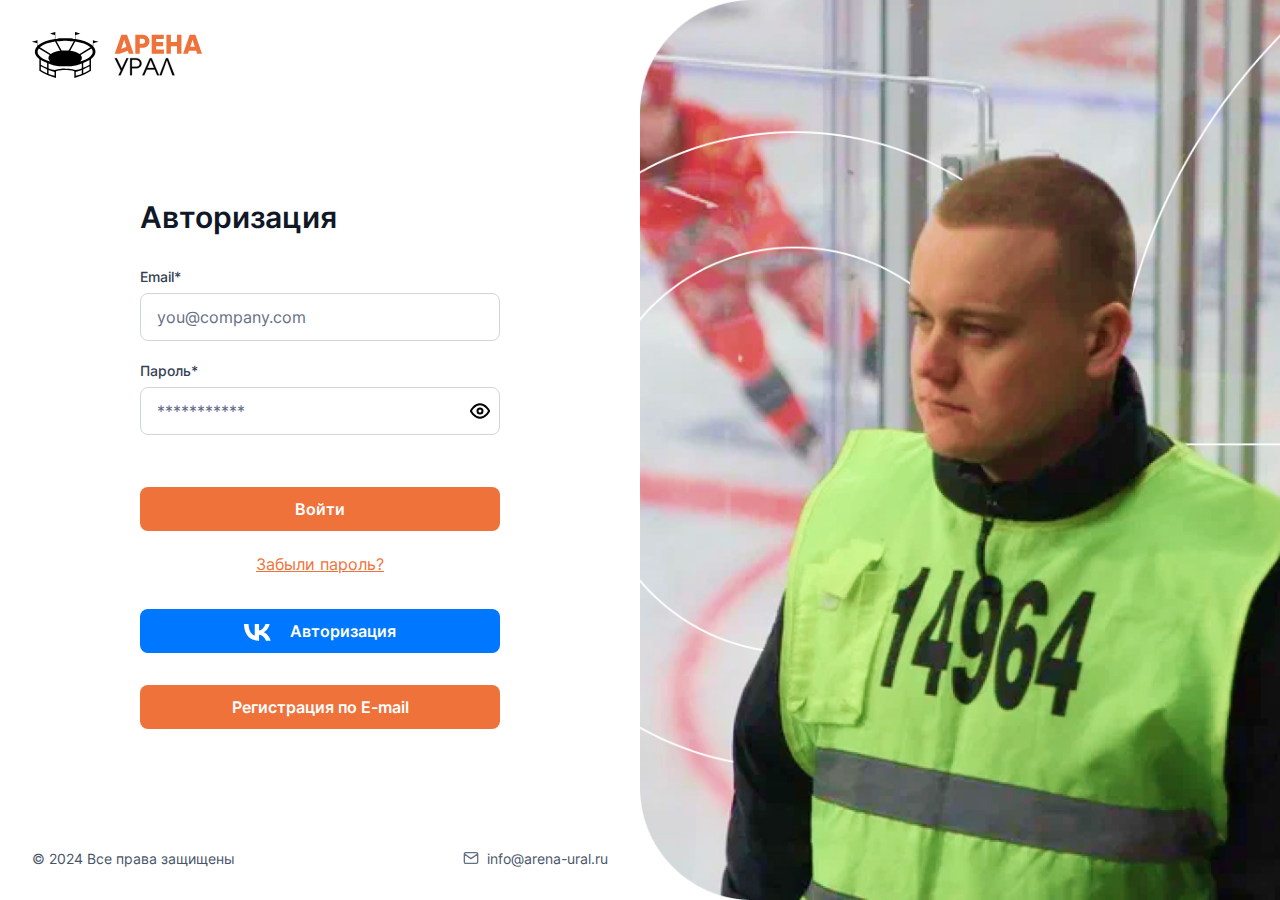
==== commit 618a26de: "add some fix" ====
--- a/auth.html
+++ b/auth.html
@@ -27,8 +27,9 @@
     <link rel="preload" href="fonts/Code-Pro-LC.woff2" as="font" type="font/woff2" crossorigin="anonymous">
     <link rel="preload" href="fonts/Code-Pro-Bold.woff2" as="font" type="font/woff2" crossorigin="anonymous">
     <link rel="preload" href="fonts/Code-Pro-Black-LC.woff2" as="font" type="font/woff2" crossorigin="anonymous">
+
+    <!-- Тут нужны только эти стили -->
     <link rel="stylesheet" href="vendors/select2/select2.min.css">
-
     <link rel="stylesheet" href="css/common.css?15">
     <link rel="stylesheet" href="css/auth.min.css">
 </head>
@@ -236,7 +237,7 @@
                 </form>
                 <div class="auth-block__footer">
                     <span>© 2024 Все права защищены</span>
-                    <a href="mailto:help@untitledui.com" class="auth-block__help">
+                    <a href="mailto:info@arena-ural.ru" class="auth-block__help">
                         <span class="ico">
                             <svg width="16" height="16" viewBox="0 0 16 16" fill="none"
                                 xmlns="http://www.w3.org/2000/svg">
@@ -247,7 +248,7 @@
                             </svg>
 
                         </span>
-                        <span>help@untitledui.com</span>
+                        <span>info@arena-ural.ru</span>
                     </a>
                 </div>
             </div>
@@ -264,361 +265,14 @@
                 </div>
             </transition>
         </div>
-
     </main>
-
+    <!-- Тут нужны только эти скрипты -->
     <script src="vendors/jquery/jquery-3.5.1.min.js"></script>
     <script src="vendors/easepick/easepick.umd.min.js"></script>
     <script src="vendors/select2/select2.full.min.js"></script>
     <script src="vendors/imask/imask.js"></script>
-    <script src="https://cdnjs.cloudflare.com/ajax/libs/vue/3.4.21/vue.global.min.js"
-        integrity="sha512-gEM2INjX66kRUIwrPiTBzAA6d48haC9kqrWZWjzrtnpCtBNxOXqXVFEeRDOeVC13pw4EOBrvlsJnNr2MXiQGvg=="
-        crossorigin="anonymous" referrerpolicy="no-referrer"></script>
-
-
-    <script>
-        const EMAIL_REGEXP = /^(([^<>()[\].,;:\s@"]+(\.[^<>()[\].,;:\s@"]+)*)|(".+"))@(([^<>()[\].,;:\s@"]+\.)+[^<>()[\].,;:\s@"]{2,})$/iu;
-        const auth = {
-            data() {
-                return {
-                    showModal: false,
-                    modalText: '',
-                    showFormType: 'auth',
-                    authFormData: {
-                        email: '',
-                        password: '',
-                        checkValidate: false,
-                        ajaxErrors: [],
-                    },
-                    registerData: {
-                        email: '',
-                        password: '',
-                        passwordRepeat: '',
-                        checkValidate: false,
-                        errors: []
-                    },
-                    createCabinetData: {
-                        name: '',
-                        surname: '',
-                        patronymic: '',
-                        phone: '',
-                        gender: 'Мужской',
-                        birthday: '',
-                        fanID: '',
-                        checkValidate: false,
-                        consentPersonalData: false,
-                        agreementToSiteRules: false,
-                        errors: []
-                    },
-                    forgotEmailData: {
-                        email: '',
-                        checkValidate: false,
-                        errors: []
-                    }
-                }
-            },
-            methods: {
-                isEmailValid(value) { return EMAIL_REGEXP.test(value) },
-                setFogotEmail() {
-                    const forgotEmailData = this.forgotEmailData;
-                    forgotEmailData.checkValidate = true;
-                    if (!this.isEmailValid(forgotEmailData.email)) {
-                        if (!forgotEmailData.errors.includes('invalid-email')) {
-                            forgotEmailData.errors.push('invalid-email')
-                        }
-                        return
-                    }
-                    console.log(forgotEmailData.email);
-                    this.modalText = `Ссылка для востановление пароля отправлена на <span style="color:#EF723B">${forgotEmailData.email}.</span>`;
-                    this.showModal = true;
-
-                },
-                showAuthScreen() {
-                    this.showFormType = 'auth';
-                    const authFormData = this.authFormData;
-                    authFormData.checkValidate = false;
-                    authFormData.email = '';
-                    authFormData.password = '';
-
-                    const registerData = this.registerData;
-                    registerData.email = '';
-                    registerData.password = '';
-                    registerData.passwordRepeat = '';
-                    registerData.checkValidate = false;
-                    registerData.errors = [];
-
-                    const createCabinetData = this.createCabinetData;
-                    createCabinetData.name = '';
-                    createCabinetData.surname = '';
-                    createCabinetData.patronymic = '';
-                    createCabinetData.phone = '';
-                    createCabinetData.gender = 'Мужской';
-                    createCabinetData.birthday = '';
-                    createCabinetData.fanID = '';
-                    createCabinetData.checkValidate = false;
-                    createCabinetData.consentPersonalData = false;
-                    createCabinetData.agreementToSiteRules = false;
-                    createCabinetData.errors = [];
-
-                    const forgotEmailData = this.forgotEmailData;
-                    forgotEmailData.email = '';
-                    forgotEmailData.checkValidate = false;
-                    forgotEmailData.errors = [];
-
-                    this.showModal = false;
-
-                },
-                closeModal(e) {
-                    const target = e.target;
-                    if ((target.closest('.auth-block-modal') && !target.closest('.auth-block-modal__content')) || target.closest('.auth-block-modal__close')) {
-                        this.showAuthScreen()
-                    }
-                },
-                getAuth() {
-                    this.authFormData.checkValidate = true;
-                    const authForm = document.querySelector('.auth-form');
-                    const authErrors = authForm.querySelector('has-error');
-                    if (authErrors) return;
-                    console.log(this.authFormData);
-
-                },
-                createUser() {
-                    const registerData = this.registerData;
-                    const createCabinetData = this.createCabinetData;
-                    createCabinetData.checkValidate = true;
-                    if (!this.isEmailValid(registerData.email)) {
-                        if (!createCabinetData.errors.includes('invalid-email')) {
-                            createCabinetData.errors.push('invalid-email')
-                        }
-                    }
-                    if (createCabinetData.name.length < 1) {
-                        if (!createCabinetData.errors.includes('invalid-name')) {
-                            createCabinetData.errors.push('invalid-name')
-                        }
-                    }
-                    if (createCabinetData.surname.length < 1) {
-                        if (!createCabinetData.errors.includes('invalid-surname')) {
-                            createCabinetData.errors.push('invalid-surname')
-                        }
-                    }
-
-                    if (createCabinetData.patronymic.length < 1) {
-                        if (!createCabinetData.errors.includes('invalid-patronymic')) {
-                            createCabinetData.errors.push('invalid-patronymic')
-                        }
-                    }
-                    if (createCabinetData.phone.trim().length < 16) {
-                        if (!createCabinetData.errors.includes('invalid-phone')) {
-                            createCabinetData.errors.push('invalid-phone')
-                        }
-                    }
-
-                    if (!createCabinetData.birthday.length) {
-                        if (!createCabinetData.errors.includes('invalid-birthday')) {
-                            createCabinetData.errors.push('invalid-birthday')
-                        }
-                    }
-
-                    if (!createCabinetData.consentPersonalData) {
-                        if (!createCabinetData.errors.includes('invalid-consentPersonalData')) {
-                            createCabinetData.errors.push('invalid-consentPersonalData')
-                        }
-                    }
-
-                    if (!createCabinetData.agreementToSiteRules) {
-                        if (!createCabinetData.errors.includes('invalid-agreementToSiteRules')) {
-                            createCabinetData.errors.push('invalid-agreementToSiteRules')
-                        }
-                    }
-
-                    if (!createCabinetData.errors.length) {
-                        console.log(createCabinetData, this.registerData);
-                        this.modalText = 'Вы успешно зарегистрированы на сайте!';
-                        this.showModal = true;
-                    }
-
-
-
-                },
-                hideRegErr(e) {
-                    const filed = e.target.name;
-                    const registerData = this.registerData;
-
-                    if (filed === 'email') {
-                        registerData.errors = registerData.errors.filter(el => el != "invalid-email");
-                    }
-
-                    if (filed === 'pass') {
-                        registerData.errors = registerData.errors.filter(el => el != "invalid-pass");
-                    }
-
-                    if (filed === 'pass-repeat') {
-                        registerData.errors = registerData.errors.filter(el => el != "not-match");
-                    }
-                },
-                hideCreateErr(e) {
-                    const filed = e.target.name;
-                    const createCabinetData = this.createCabinetData;
-                    if (filed === 'name') {
-                        createCabinetData.errors = createCabinetData.errors.filter(el => el != "invalid-name");
-                    }
-
-                    if (filed === 'surname') {
-                        createCabinetData.errors = createCabinetData.errors.filter(el => el != "invalid-surname");
-                    }
-
-                    if (filed === 'patronymic') {
-                        createCabinetData.errors = createCabinetData.errors.filter(el => el != "invalid-patronymic");
-                    }
-
-                    if (filed === 'email') {
-                        createCabinetData.errors = createCabinetData.errors.filter(el => el != "invalid-email");
-                    }
-
-                    if (filed === 'phone') {
-                        createCabinetData.errors = createCabinetData.errors.filter(el => el != "invalid-phone");
-                    }
-                },
-
-                hideFogotErr(e) {
-                    const filed = e.target.name;
-                    const forgotEmailData = this.forgotEmailData;
-                    if (filed === 'email') {
-                        forgotEmailData.errors = forgotEmailData.errors.filter(el => el != "invalid-email");
-                    }
-                },
-                checkAgree(e) {
-                    const filed = e.target.name;
-                    const isChecked = e.target.checked;
-                    const createCabinetData = this.createCabinetData;
-
-                    if (isChecked) {
-                        if (filed === 'consentPersonalData') {
-                            createCabinetData.errors = createCabinetData.errors.filter(el => el != "invalid-consentPersonalData");
-                        }
-                        if (filed === 'agreementToSiteRules') {
-                            createCabinetData.errors = createCabinetData.errors.filter(el => el != "invalid-agreementToSiteRules");
-                        }
-                    }
-                },
-
-                createCabinetStep() {
-                    this.registerData.checkValidate = true;
-                    if (!this.isEmailValid(this.registerData.email)) {
-                        if (!this.registerData.errors.includes('invalid-email')) {
-                            this.registerData.errors.push('invalid-email')
-                        }
-                    }
-                    const passRegex = /^[a-zA-Z0-9]+$/;
-                    if (!passRegex.test(this.registerData.password) || this.registerData.password.length < 6) {
-                        if (!this.registerData.errors.includes('invalid-pass')) {
-                            this.registerData.errors.push('invalid-pass')
-                        }
-                    }
-                    if (this.registerData.password.length < 1 || (this.registerData.password !== this.registerData.passwordRepeat)) {
-                        if (!this.registerData.errors.includes('not-match')) {
-                            this.registerData.errors.push('not-match');
-                        }
-                    }
-
-                    if (!this.registerData.errors.length) {
-                        this.showFormType = 'create-cabinet'
-                    }
-                }
-            },
-            watch: {
-                showFormType(newVal) {
-                    if (newVal === 'create-cabinet') {
-                        const vueInstance = this;
-                        vueInstance.$nextTick(() => {
-                            $('.select').select2({
-                                minimumResultsForSearch: Infinity,
-                                width: 'auto',
-                            });
-
-                            $('.select').on('select2:select', (e) => {
-                                vueInstance.createCabinetData.gender = e.params.data.id;
-                            });
-
-
-                            IMask(document.querySelector('.form_input.phone-input')
-                                , {
-                                    mask: '+{7}(000)000-00-00'
-                                })
-
-
-                            const picker = new easepick.create({
-                                element: document.querySelector('.date__input')
-                                ,
-                                css: [
-                                    "vendors/easepick/easepick.css?v=1",
-                                    "vendors/easepick/customize_easepick.css?v=1",
-                                ],
-                                setup(picker) {
-                                    if (vueInstance.createCabinetData.birthday != '') {
-                                        picker.setDate(vueInstance.createCabinetData.birthday);
-                                    }
-                                    picker.on('select', (e) => {
-                                        const date = new Date(e.detail.date);
-                                        const day = date.getDate();
-                                        const month = date.getMonth() + 1;
-                                        const year = date.getFullYear();
-                                        const formattedDate = (day < 10 ? '0' : '') + day + '.' + (month < 10 ? '0' : '') + month + '.' + year;
-                                        vueInstance.createCabinetData.birthday = formattedDate;
-                                        vueInstance.createCabinetData.errors = vueInstance.createCabinetData.errors.filter(el => el != "invalid-birthday");
-                                    });
-                                },
-                                lang: 'ru-US',
-                                format: "DD.MM.YYYY",
-                                zIndex: 100,
-                                AmpPlugin: {
-                                    locale: {
-                                        resetButton: '<svg width="14" height="14" viewBox="0 0 14 14" fill="none" xmlns="http://www.w3.org/2000/svg"><path fill-rule="evenodd" clip-rule="evenodd" d="M8.41425 7.00025L13.7072 1.70725C14.0982 1.31625 14.0982 0.68425 13.7072 0.29325C13.3162 -0.09775 12.6842 -0.09775 12.2933 0.29325L7.00025 5.58625L1.70725 0.29325C1.31625 -0.09775 0.68425 -0.09775 0.29325 0.29325C-0.09775 0.68425 -0.09775 1.31625 0.29325 1.70725L5.58625 7.00025L0.29325 12.2933C-0.09775 12.6842 -0.09775 13.3162 0.29325 13.7072C0.48825 13.9022 0.74425 14.0002 1.00025 14.0002C1.25625 14.0002 1.51225 13.9022 1.70725 13.7072L7.00025 8.41425L12.2933 13.7072C12.4882 13.9022 12.7443 14.0002 13.0002 14.0002C13.2562 14.0002 13.5122 13.9022 13.7072 13.7072C14.0982 13.3162 14.0982 12.6842 13.7072 12.2933L8.41425 7.00025Z"/></svg>'
-                                    },
-                                    darkMode: false,
-                                    dropdown: {
-                                        months: true,
-                                        years: true,
-                                        minYear: 1900
-                                    }
-                                },
-                                locale: {
-                                    cancel: "Отмена",
-                                    apply: "Применить",
-                                    previousMonth: '<svg width="40" height="40" viewBox="0 0 40 40" fill="none" xmlns="http://www.w3.org/2000/svg"><path d="M22.5 25L17.5 20L22.5 15" stroke="#667085" stroke-width="1.67" stroke-linecap="round" stroke-linejoin="round"/></svg>',
-                                    nextMonth: '<svg width="40" height="40" viewBox="0 0 40 40" fill="none" xmlns="http://www.w3.org/2000/svg"><path d="M17.5 25L22.5 20L17.5 15" stroke="#667085" stroke-width="1.67" stroke-linecap="round" stroke-linejoin="round"/></svg>',
-                                },
-                                plugins: [
-                                    "AmpPlugin"
-                                ]
-                            });
-                        })
-                    }
-                }
-            },
-            mounted() {
-                this.$el.parentElement.style.opacity = '1';
-            }
-        }
-
-        Vue.createApp(auth).mount('#auth-block');
-
-
-        const passEyes = document.querySelectorAll('.show-pass');
-        passEyes.forEach(el => {
-            el.addEventListener('pointerdown', (e) => {
-                el.classList.add('show');
-                const passInput = el.closest('.pass-input__wrapper').querySelector('.pass-input');
-                passInput.type = 'text';
-            });
-
-            el.addEventListener('pointerup', (e) => {
-                el.classList.remove('show');
-                const passInput = el.closest('.pass-input__wrapper').querySelector('.pass-input');
-                passInput.type = 'password';
-            })
-        })
-    </script>
+    <script src="vendors/vue/vue.global.min.js"></script>
+    <script src="js/auth.js"></script>
 </body>
 
 </html>